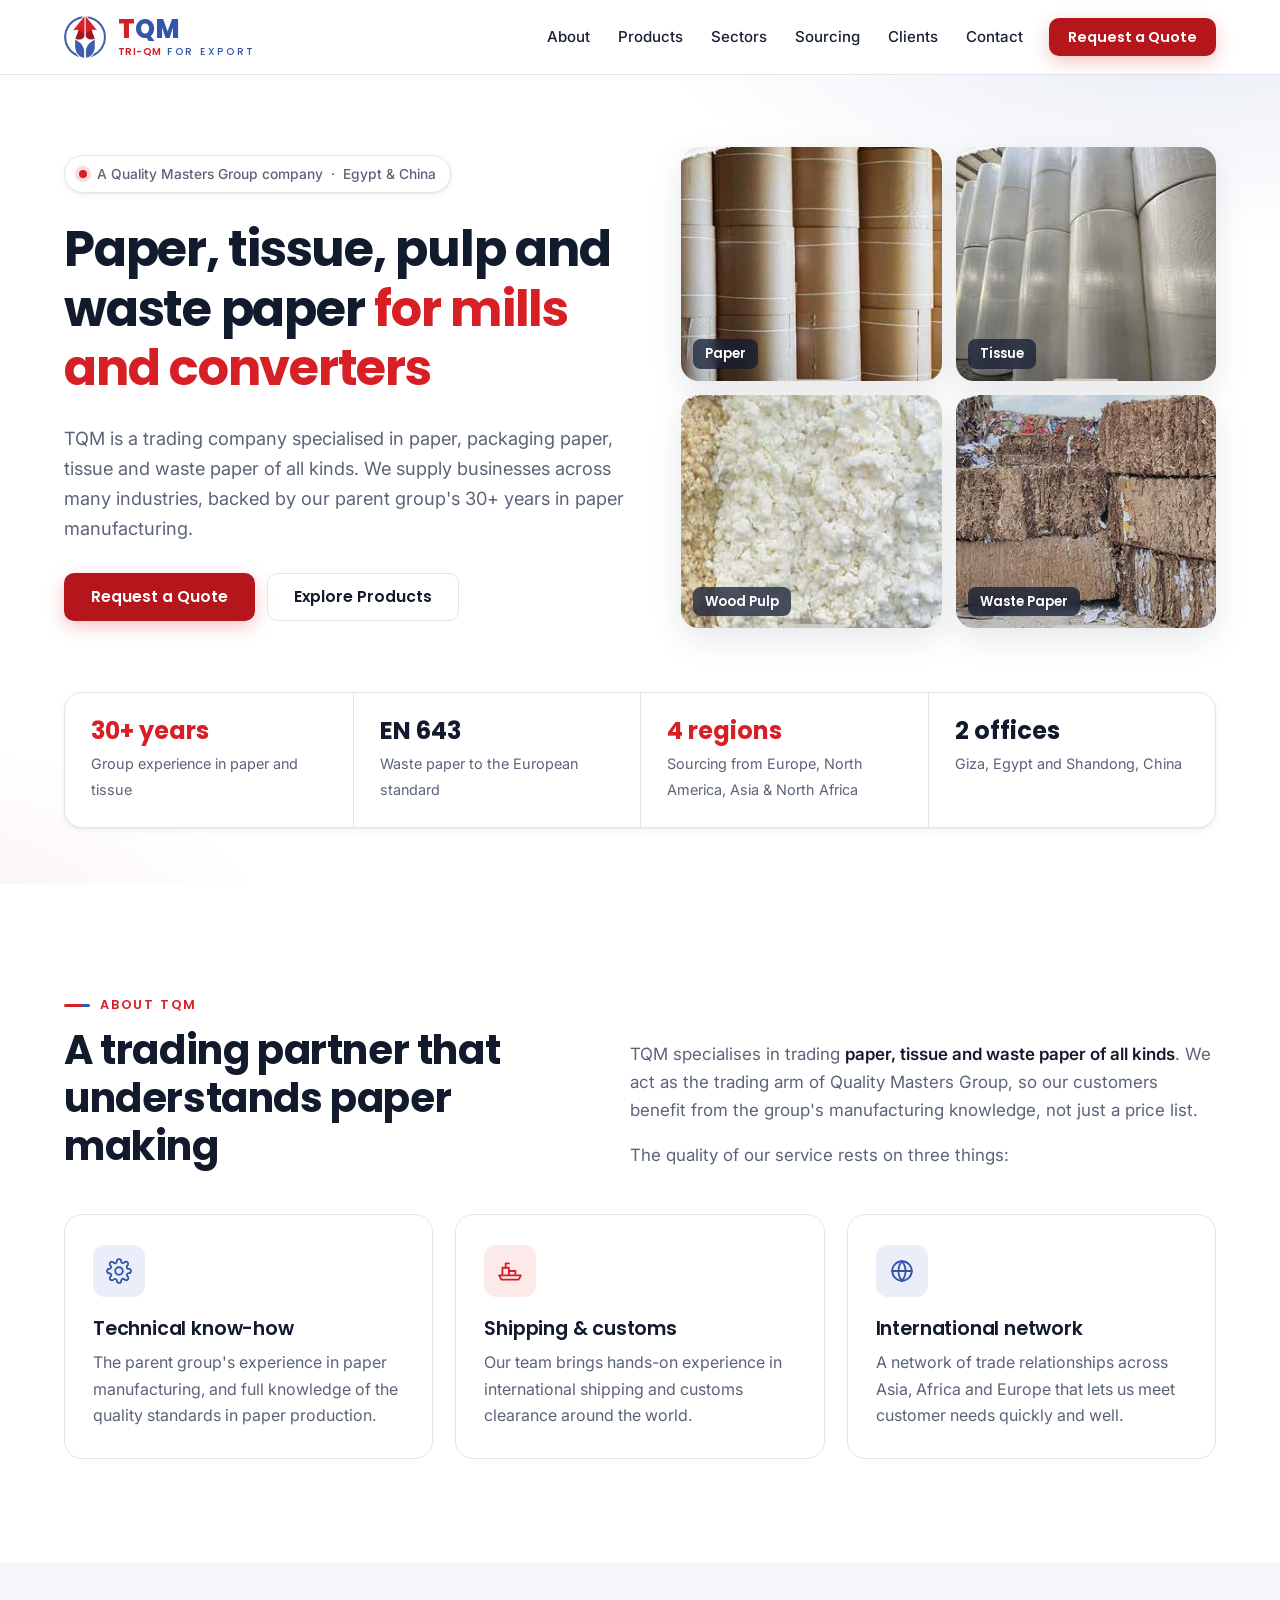
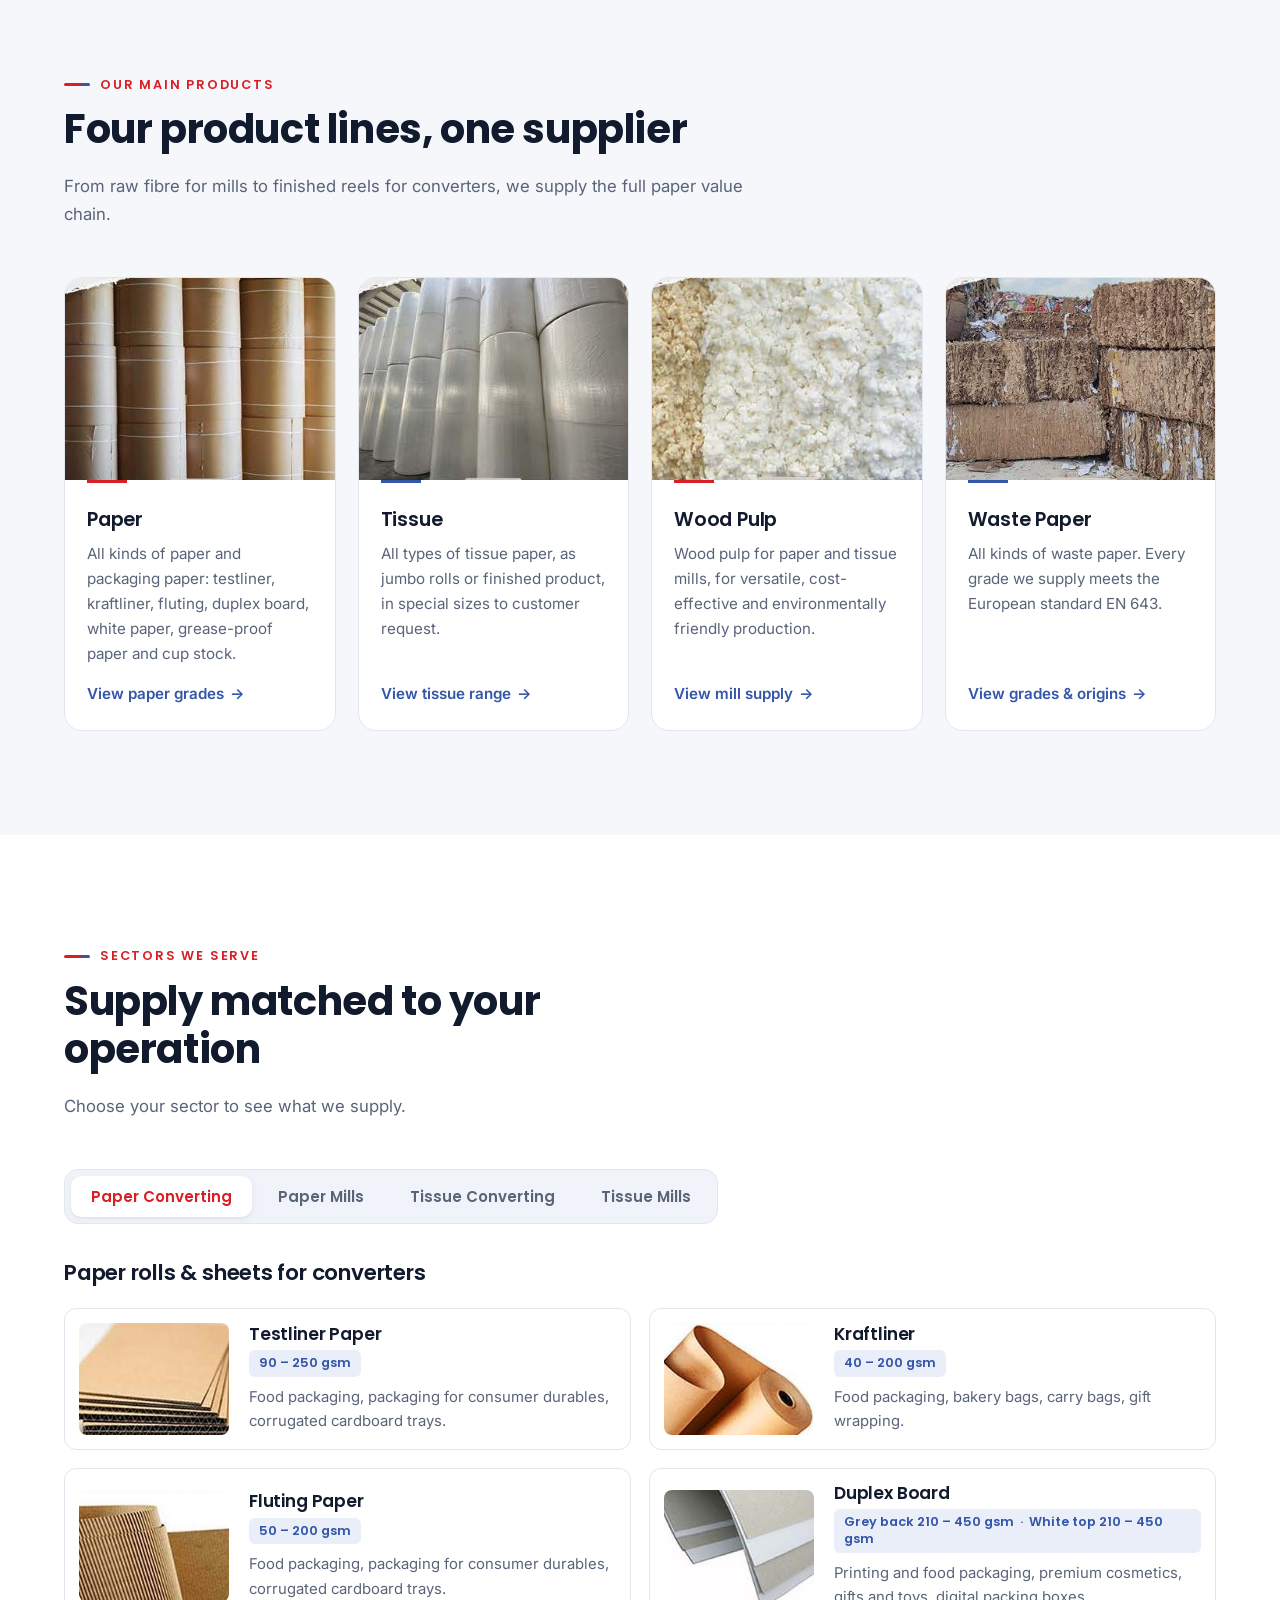
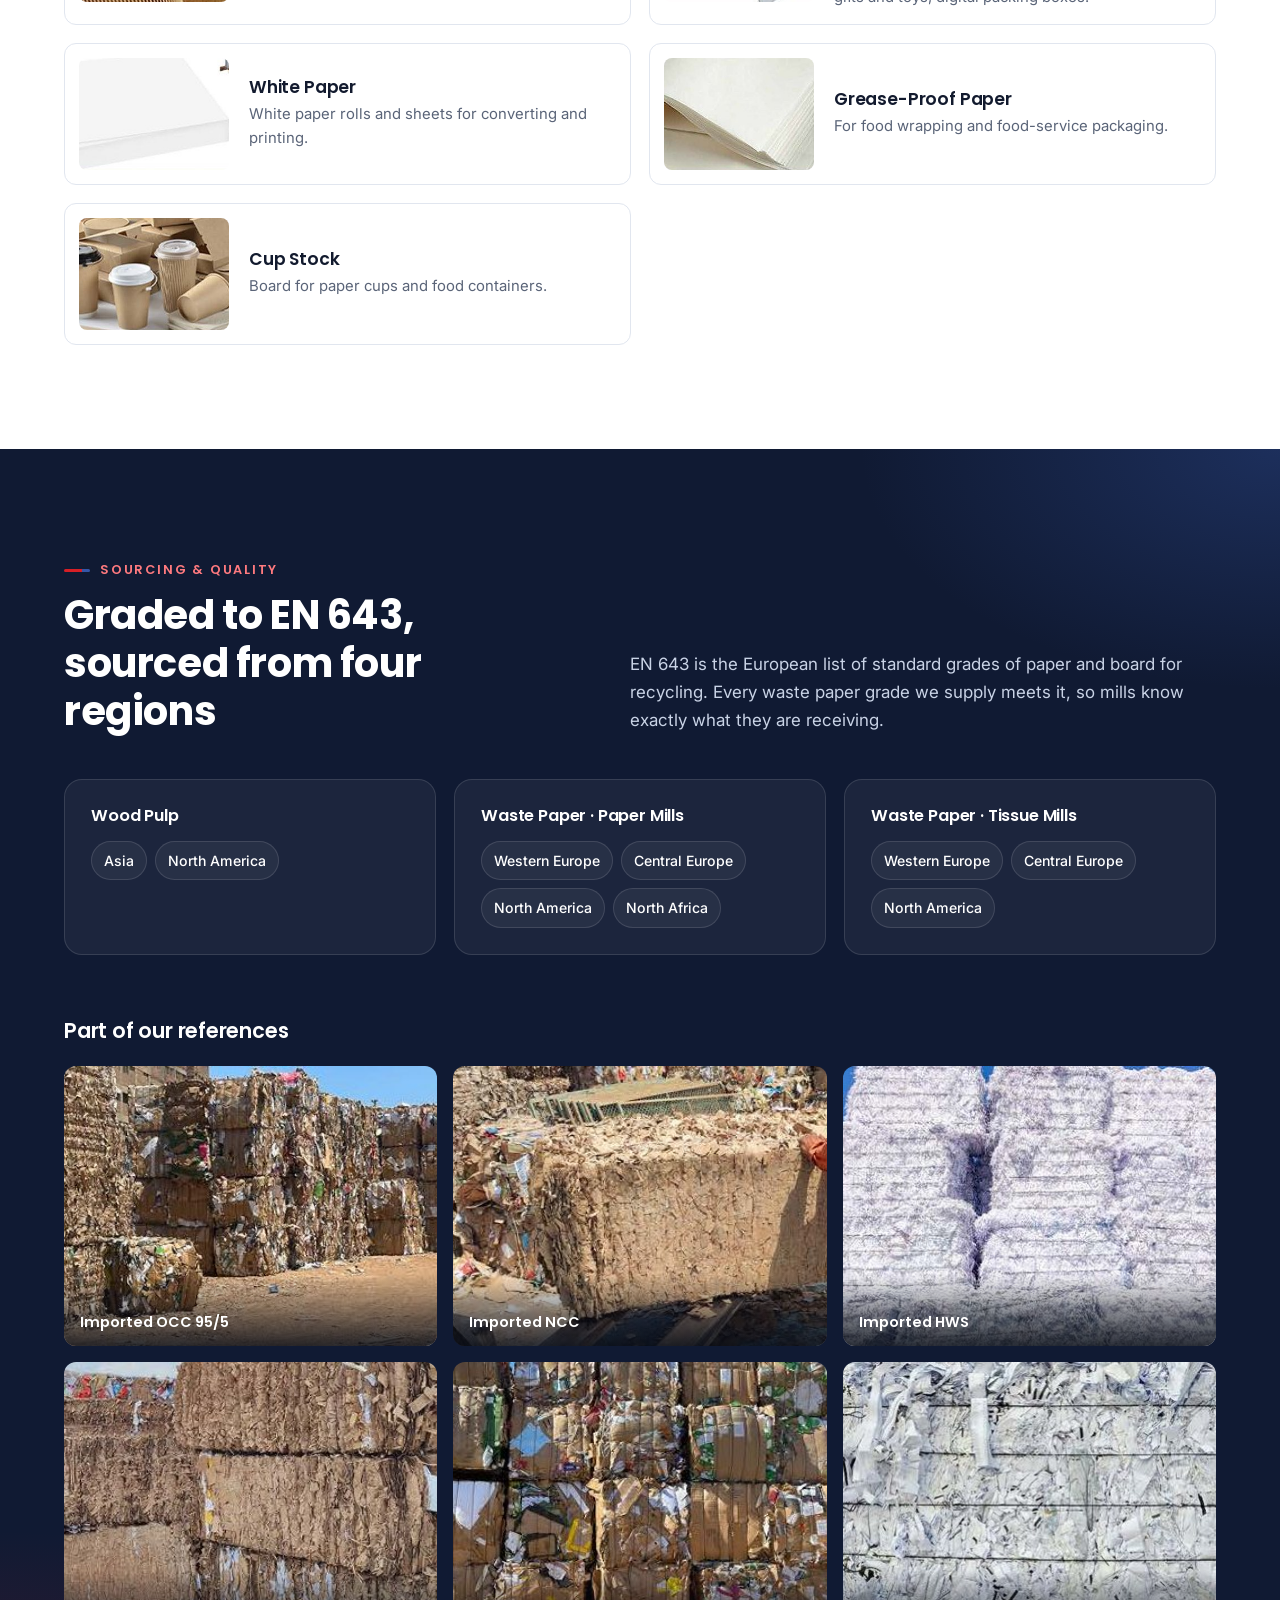
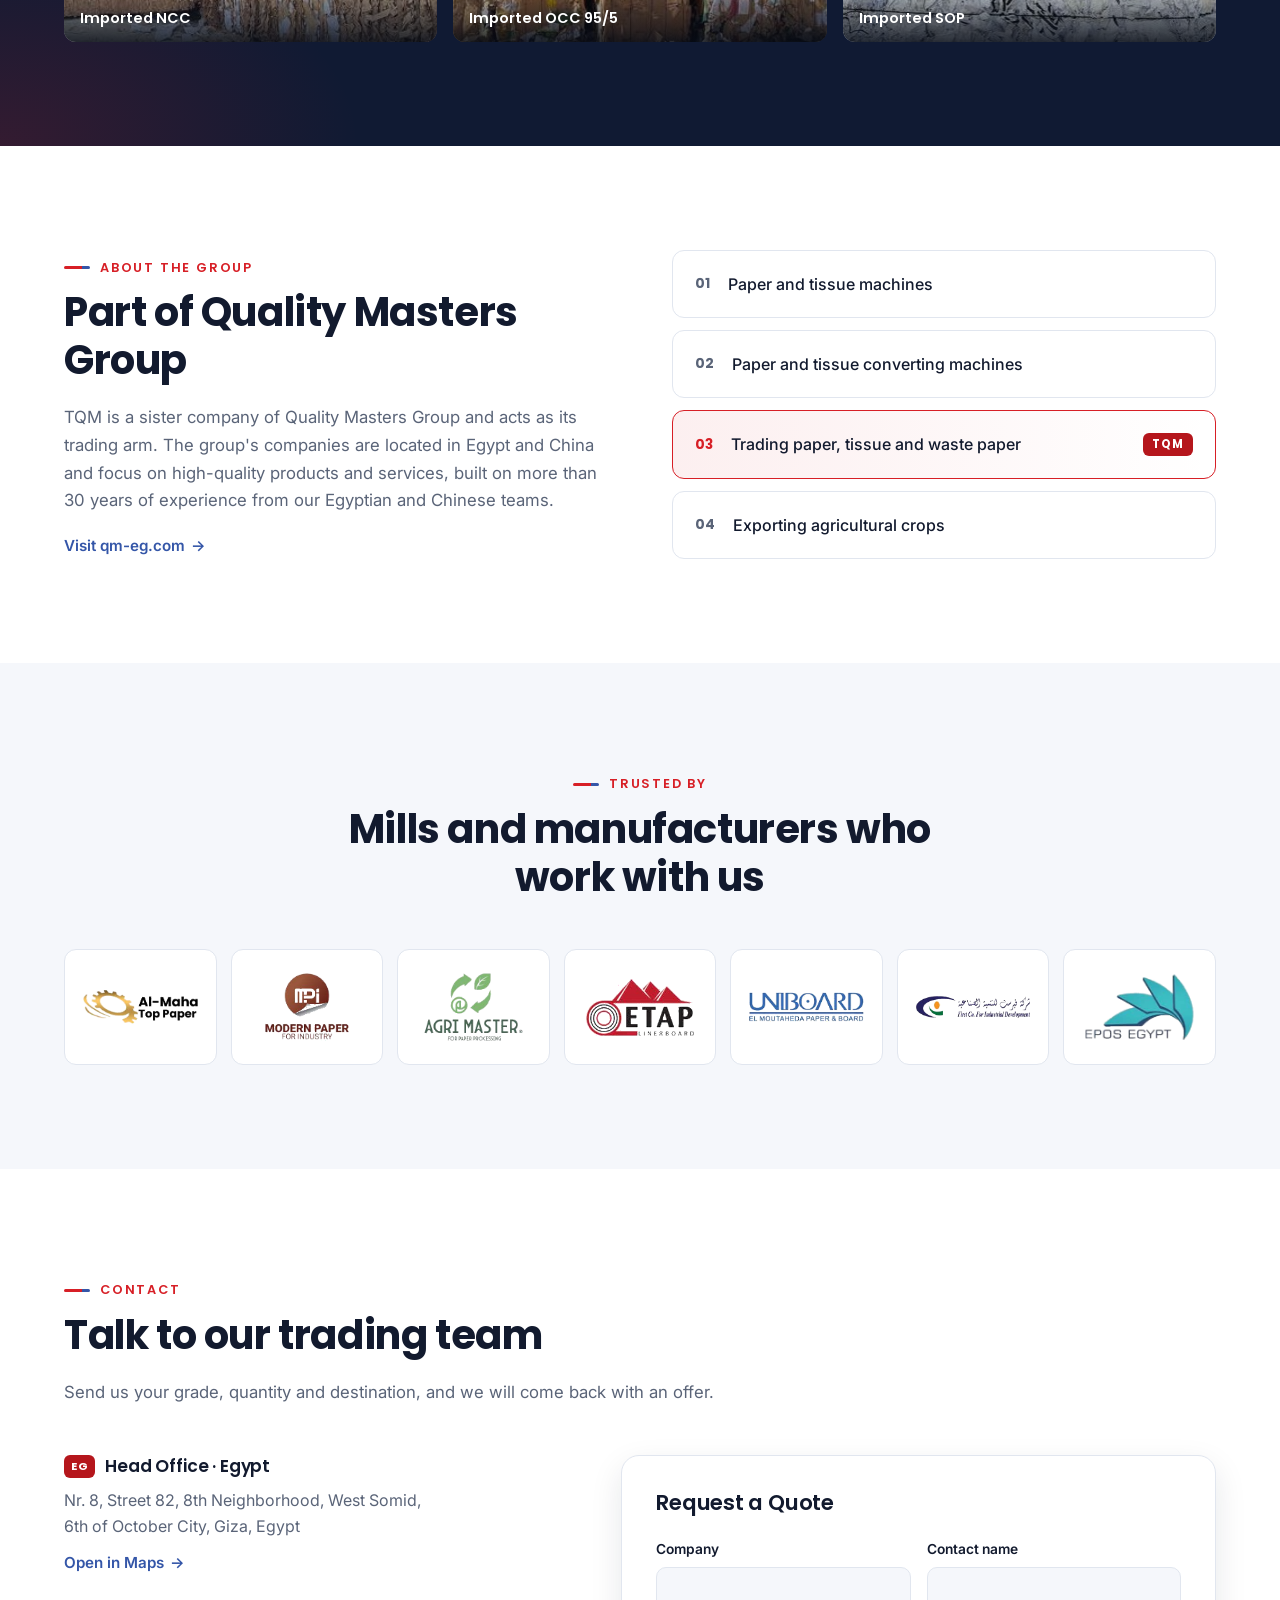
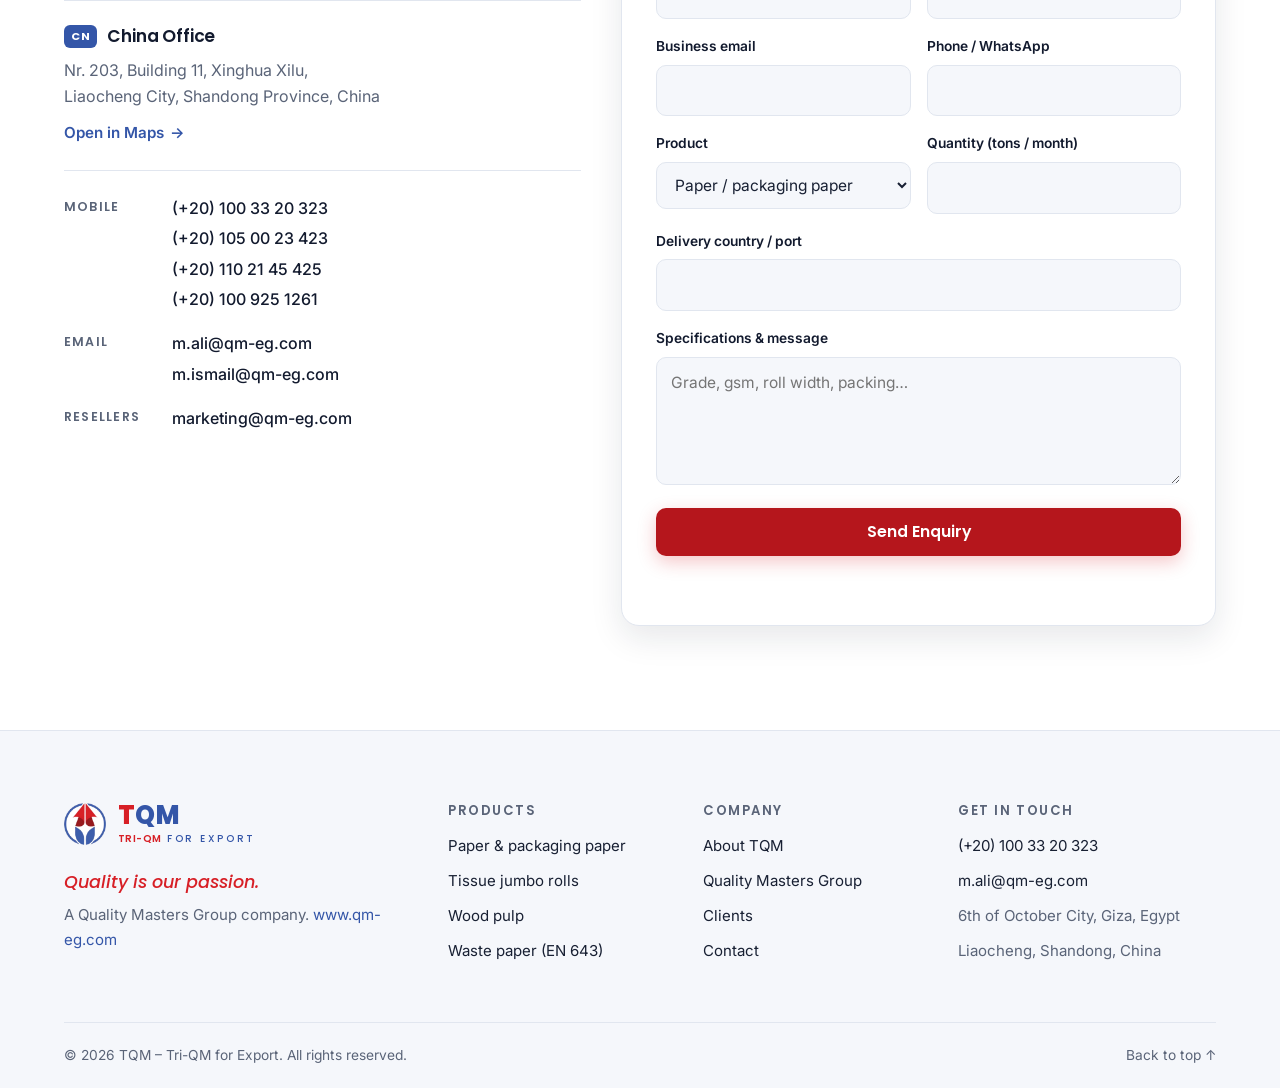
==== index.html @ 80c4deb4 "Add TQM – Tri-QM for Export company website Single-page static site built from the TQM company profi" ====
<!doctype html>
<html lang="en" class="no-js">
<head>
  <meta charset="utf-8">
  <meta name="viewport" content="width=device-width, initial-scale=1">
  <title>TQM – Tri-QM for Export | Paper, Tissue, Wood Pulp &amp; Waste Paper Supply</title>
  <meta name="description" content="TQM (Tri-QM for Export), a Quality Masters Group company, supplies paper, packaging paper, tissue jumbo rolls, wood pulp and EN 643 waste paper to mills and converters. Offices in Egypt and China.">
  <meta name="color-scheme" content="light dark">
  <meta name="theme-color" content="#ffffff" media="(prefers-color-scheme: light)">
  <meta name="theme-color" content="#0b111d" media="(prefers-color-scheme: dark)">
  <link rel="canonical" href="https://www.tqm-eg.com/">

  <meta property="og:type" content="website">
  <meta property="og:title" content="TQM – Tri-QM for Export">
  <meta property="og:description" content="Paper, packaging paper, tissue, wood pulp and waste paper supply for mills and converters. A Quality Masters Group company.">
  <meta property="og:url" content="https://www.tqm-eg.com/">
  <meta property="og:image" content="https://www.tqm-eg.com/assets/img/products/prod-paper.jpg">

  <link rel="icon" href="assets/img/brand/favicon.png" type="image/png">
  <link rel="apple-touch-icon" href="assets/img/brand/apple-touch-icon.png">

  <link rel="preconnect" href="https://fonts.googleapis.com">
  <link rel="preconnect" href="https://fonts.gstatic.com" crossorigin>
  <link href="https://fonts.googleapis.com/css2?family=Inter:wght@400;500;600&family=Poppins:wght@500;600;700;800&display=swap" rel="stylesheet">
  <link rel="stylesheet" href="assets/css/style.css">

  <script type="application/ld+json">
  {
    "@context": "https://schema.org",
    "@type": "Organization",
    "name": "TQM – Tri-QM for Export",
    "url": "https://www.tqm-eg.com/",
    "logo": "https://www.tqm-eg.com/assets/img/brand/tqm-mark.png",
    "slogan": "Quality is our passion",
    "parentOrganization": { "@type": "Organization", "name": "Quality Masters Group", "url": "https://www.qm-eg.com/" },
    "email": "m.ali@qm-eg.com",
    "telephone": "+201003320323",
    "address": [
      { "@type": "PostalAddress", "streetAddress": "Nr. 8, Street 82, 8th Neighborhood, West Somid", "addressLocality": "6th of October City", "addressRegion": "Giza", "addressCountry": "EG" },
      { "@type": "PostalAddress", "streetAddress": "Nr. 203, Building 11, Xinghua Xilu", "addressLocality": "Liaocheng", "addressRegion": "Shandong", "addressCountry": "CN" }
    ]
  }
  </script>
</head>
<body>
  <a class="skip-link" href="#main">Skip to content</a>

  <!-- ===================== Header ===================== -->
  <header class="site-header">
    <div class="container header-inner">
      <a href="#top" class="brand" aria-label="TQM – Tri-QM for Export, home">
        <img src="assets/img/brand/tqm-mark.png" alt="" width="42" height="42">
        <span class="wordmark">
          <span class="wm-logo"><span class="wm-t">T</span><span class="wm-q">Q</span><span class="wm-m">M</span></span>
          <span class="wm-sub"><b>Tri-QM</b> for Export</span>
        </span>
      </a>

      <nav class="site-nav" id="site-nav" aria-label="Main">
        <a href="#about">About</a>
        <a href="#products">Products</a>
        <a href="#sectors">Sectors</a>
        <a href="#sourcing">Sourcing</a>
        <a href="#clients">Clients</a>
        <a href="#contact">Contact</a>
        <a href="#enquiry" class="btn btn-primary btn-sm nav-cta">Request a Quote</a>
      </nav>

      <button class="nav-toggle" type="button" aria-label="Open menu" aria-expanded="false" aria-controls="site-nav">
        <span></span><span></span><span></span>
      </button>
    </div>
  </header>

  <main id="main">
    <!-- ===================== Hero ===================== -->
    <section class="hero" id="top">
      <div class="container hero-inner">
        <div class="hero-copy">
          <p class="eyebrow"><span class="dot"></span>A Quality Masters Group company &nbsp;·&nbsp; Egypt &amp; China</p>
          <h1>Paper, tissue, pulp and waste paper <span class="accent">for mills and converters</span></h1>
          <p class="lead">
            TQM is a trading company specialised in paper, packaging paper, tissue and waste paper of all kinds.
            We supply businesses across many industries, backed by our parent group's 30+ years in paper manufacturing.
          </p>
          <div class="hero-actions">
            <a href="#enquiry" class="btn btn-primary">Request a Quote</a>
            <a href="#products" class="btn btn-ghost">Explore Products</a>
          </div>
        </div>

        <div class="hero-mosaic" aria-label="Product range">
          <figure class="m-a"><img src="assets/img/products/prod-paper.jpg" alt="Kraft paper reels in a warehouse" width="370" height="255"><figcaption>Paper</figcaption></figure>
          <figure class="m-b"><img src="assets/img/products/prod-tissue.jpg" alt="Wrapped tissue jumbo rolls" width="365" height="255"><figcaption>Tissue</figcaption></figure>
          <figure class="m-c"><img src="assets/img/products/prod-pulp.jpg" alt="Wood pulp fibres" width="363" height="249"><figcaption>Wood Pulp</figcaption></figure>
          <figure class="m-d"><img src="assets/img/products/prod-waste.jpg" alt="Baled waste paper" width="372" height="252"><figcaption>Waste Paper</figcaption></figure>
        </div>
      </div>

      <div class="container">
        <ul class="facts">
          <li><strong>30+ years</strong><span>Group experience in paper and tissue</span></li>
          <li><strong>EN 643</strong><span>Waste paper to the European standard</span></li>
          <li><strong>4 regions</strong><span>Sourcing from Europe, North America, Asia &amp; North Africa</span></li>
          <li><strong>2 offices</strong><span>Giza, Egypt and Shandong, China</span></li>
        </ul>
      </div>
    </section>

    <!-- ===================== About ===================== -->
    <section class="section" id="about">
      <div class="container">
        <div class="split">
          <div>
            <p class="kicker">About TQM</p>
            <h2>A trading partner that understands paper making</h2>
          </div>
          <div class="prose">
            <p>
              TQM specialises in trading <strong>paper, tissue and waste paper of all kinds</strong>. We act as the trading arm
              of Quality Masters Group, so our customers benefit from the group's manufacturing knowledge, not just
              a price list.
            </p>
            <p>The quality of our service rests on three things:</p>
          </div>
        </div>

        <div class="pillars">
          <article class="pillar">
            <div class="pillar-icon" aria-hidden="true">
              <svg viewBox="0 0 24 24"><path d="M12 15.5a3.5 3.5 0 1 0 0-7 3.5 3.5 0 0 0 0 7Z"/><path d="M19.4 15a1.7 1.7 0 0 0 .3 1.8l.1.1a2 2 0 1 1-2.8 2.8l-.1-.1a1.7 1.7 0 0 0-1.8-.3 1.7 1.7 0 0 0-1 1.5V21a2 2 0 1 1-4 0v-.1a1.7 1.7 0 0 0-1.1-1.5 1.7 1.7 0 0 0-1.8.3l-.1.1a2 2 0 1 1-2.8-2.8l.1-.1a1.7 1.7 0 0 0 .3-1.8 1.7 1.7 0 0 0-1.5-1H3a2 2 0 1 1 0-4h.1a1.7 1.7 0 0 0 1.5-1.1 1.7 1.7 0 0 0-.3-1.8l-.1-.1a2 2 0 1 1 2.8-2.8l.1.1a1.7 1.7 0 0 0 1.8.3H9a1.7 1.7 0 0 0 1-1.5V3a2 2 0 1 1 4 0v.1a1.7 1.7 0 0 0 1 1.5 1.7 1.7 0 0 0 1.8-.3l.1-.1a2 2 0 1 1 2.8 2.8l-.1.1a1.7 1.7 0 0 0-.3 1.8V9a1.7 1.7 0 0 0 1.5 1H21a2 2 0 1 1 0 4h-.1a1.7 1.7 0 0 0-1.5 1Z"/></svg>
            </div>
            <h3>Technical know-how</h3>
            <p>The parent group's experience in paper manufacturing, and full knowledge of the quality standards in paper production.</p>
          </article>
          <article class="pillar">
            <div class="pillar-icon" aria-hidden="true">
              <svg viewBox="0 0 24 24"><path d="M2 16h20l-2 4H4l-2-4Z"/><path d="M5 16V9h6v7"/><path d="M11 12h6v4"/><path d="M8 9V5h3"/></svg>
            </div>
            <h3>Shipping &amp; customs</h3>
            <p>Our team brings hands-on experience in international shipping and customs clearance around the world.</p>
          </article>
          <article class="pillar">
            <div class="pillar-icon" aria-hidden="true">
              <svg viewBox="0 0 24 24"><circle cx="12" cy="12" r="9"/><path d="M3 12h18"/><path d="M12 3a14 14 0 0 1 0 18"/><path d="M12 3a14 14 0 0 0 0 18"/></svg>
            </div>
            <h3>International network</h3>
            <p>A network of trade relationships across Asia, Africa and Europe that lets us meet customer needs quickly and well.</p>
          </article>
        </div>
      </div>
    </section>

    <!-- ===================== Products ===================== -->
    <section class="section section-tint" id="products">
      <div class="container">
        <div class="section-head">
          <p class="kicker">Our Main Products</p>
          <h2>Four product lines, one supplier</h2>
          <p>From raw fibre for mills to finished reels for converters, we supply the full paper value chain.</p>
        </div>

        <div class="product-grid">
          <article class="product">
            <img src="assets/img/products/prod-paper.jpg" alt="Kraft paper reels" loading="lazy" width="370" height="255">
            <div class="product-body">
              <h3>Paper</h3>
              <p>All kinds of paper and packaging paper: testliner, kraftliner, fluting, duplex board, white paper, grease-proof paper and cup stock.</p>
              <a href="#sectors" class="link-arrow" data-tab="paper-conv">View paper grades</a>
            </div>
          </article>
          <article class="product">
            <img src="assets/img/products/prod-tissue.jpg" alt="Tissue jumbo rolls" loading="lazy" width="365" height="255">
            <div class="product-body">
              <h3>Tissue</h3>
              <p>All types of tissue paper, as jumbo rolls or finished product, in special sizes to customer request.</p>
              <a href="#sectors" class="link-arrow" data-tab="tissue-conv">View tissue range</a>
            </div>
          </article>
          <article class="product">
            <img src="assets/img/products/prod-pulp.jpg" alt="Wood pulp" loading="lazy" width="363" height="249">
            <div class="product-body">
              <h3>Wood Pulp</h3>
              <p>Wood pulp for paper and tissue mills, for versatile, cost-effective and environmentally friendly production.</p>
              <a href="#sectors" class="link-arrow" data-tab="paper-mills">View mill supply</a>
            </div>
          </article>
          <article class="product">
            <img src="assets/img/products/prod-waste.jpg" alt="Baled waste paper" loading="lazy" width="372" height="252">
            <div class="product-body">
              <h3>Waste Paper</h3>
              <p>All kinds of waste paper. Every grade we supply meets the European standard EN 643.</p>
              <a href="#sourcing" class="link-arrow">View grades &amp; origins</a>
            </div>
          </article>
        </div>
      </div>
    </section>

    <!-- ===================== Sectors ===================== -->
    <section class="section" id="sectors">
      <div class="container">
        <div class="section-head">
          <p class="kicker">Sectors We Serve</p>
          <h2>Supply matched to your operation</h2>
          <p>Choose your sector to see what we supply.</p>
        </div>

        <div class="tabs" role="tablist" aria-label="Sectors">
          <button role="tab" id="tab-paper-conv" aria-controls="panel-paper-conv" aria-selected="true">Paper Converting</button>
          <button role="tab" id="tab-paper-mills" aria-controls="panel-paper-mills" aria-selected="false" tabindex="-1">Paper Mills</button>
          <button role="tab" id="tab-tissue-conv" aria-controls="panel-tissue-conv" aria-selected="false" tabindex="-1">Tissue Converting</button>
          <button role="tab" id="tab-tissue-mills" aria-controls="panel-tissue-mills" aria-selected="false" tabindex="-1">Tissue Mills</button>
        </div>

        <!-- Paper converting -->
        <div class="tab-panel" role="tabpanel" id="panel-paper-conv" aria-labelledby="tab-paper-conv" tabindex="0">
          <h3 class="panel-title">Paper rolls &amp; sheets for converters</h3>
          <div class="grade-list">
            <article class="grade">
              <img src="assets/img/grades/testliner.jpg" alt="Testliner paper sheets" loading="lazy" width="272" height="156">
              <div>
                <h4>Testliner Paper</h4>
                <p class="spec">90 – 250 gsm</p>
                <p>Food packaging, packaging for consumer durables, corrugated cardboard trays.</p>
              </div>
            </article>
            <article class="grade">
              <img src="assets/img/grades/kraftliner.jpg" alt="Kraftliner paper roll" loading="lazy" width="242" height="142">
              <div>
                <h4>Kraftliner</h4>
                <p class="spec">40 – 200 gsm</p>
                <p>Food packaging, bakery bags, carry bags, gift wrapping.</p>
              </div>
            </article>
            <article class="grade">
              <img src="assets/img/grades/fluting.jpg" alt="Fluting paper" loading="lazy" width="251" height="143">
              <div>
                <h4>Fluting Paper</h4>
                <p class="spec">50 – 200 gsm</p>
                <p>Food packaging, packaging for consumer durables, corrugated cardboard trays.</p>
              </div>
            </article>
            <article class="grade">
              <img src="assets/img/grades/duplex.jpg" alt="Duplex board" loading="lazy" width="255" height="151">
              <div>
                <h4>Duplex Board</h4>
                <p class="spec">Grey back 210 – 450 gsm &nbsp;·&nbsp; White top 210 – 450 gsm</p>
                <p>Printing and food packaging, premium cosmetics, gifts and toys, digital packing boxes.</p>
              </div>
            </article>
            <article class="grade">
              <img src="assets/img/grades/white.jpg" alt="White paper" loading="lazy" width="446" height="200">
              <div>
                <h4>White Paper</h4>
                <p>White paper rolls and sheets for converting and printing.</p>
              </div>
            </article>
            <article class="grade">
              <img src="assets/img/grades/greaseproof.jpg" alt="Grease-proof paper" loading="lazy" width="449" height="200">
              <div>
                <h4>Grease-Proof Paper</h4>
                <p>For food wrapping and food-service packaging.</p>
              </div>
            </article>
            <article class="grade">
              <img src="assets/img/grades/cupstock.jpg" alt="Paper cups and food boxes made from cup stock" loading="lazy" width="446" height="200">
              <div>
                <h4>Cup Stock</h4>
                <p>Board for paper cups and food containers.</p>
              </div>
            </article>
          </div>
        </div>

        <!-- Paper mills -->
        <div class="tab-panel" role="tabpanel" id="panel-paper-mills" aria-labelledby="tab-paper-mills" tabindex="0" hidden>
          <h3 class="panel-title">Raw materials for paper mills</h3>
          <div class="mill-grid">
            <article class="mill">
              <img src="assets/img/products/pm-pulp.jpg" alt="Wood pulp for paper mills" loading="lazy" width="580" height="257">
              <div class="mill-body">
                <h4>Wood Pulp</h4>
                <p>Modern wood pulp production is highly efficient, reducing costs and waste. Wood pulp lets mills produce versatile, cost-effective and environmentally friendly products for a wide range of needs.</p>
                <p class="origin"><span>Origin</span>Asia &amp; North America</p>
              </div>
            </article>
            <article class="mill">
              <img src="assets/img/products/pm-waste.jpg" alt="Baled brown waste paper for paper mills" loading="lazy" width="580" height="257">
              <div class="mill-body">
                <h4>Waste Paper</h4>
                <p>All kinds of waste paper for packaging-paper mills. All our products meet the European standard EN 643.</p>
                <p class="origin"><span>Origin</span>Western &amp; Central Europe, North America, North Africa</p>
              </div>
            </article>
          </div>
        </div>

        <!-- Tissue converting -->
        <div class="tab-panel" role="tabpanel" id="panel-tissue-conv" aria-labelledby="tab-tissue-conv" tabindex="0" hidden>
          <h3 class="panel-title">Tissue jumbo rolls for converters</h3>
          <p class="panel-intro">All types of tissue paper, as jumbo rolls or finished product, in special sizes to customer request.</p>
          <div class="tissue-grid">
            <article class="tissue">
              <img src="assets/img/products/t-virgin.jpg" alt="100% virgin pulp tissue jumbo rolls" loading="lazy" width="464" height="204">
              <h4>100% Virgin Jumbo Rolls</h4>
              <p>Made entirely from virgin pulp.</p>
            </article>
            <article class="tissue">
              <img src="assets/img/products/t-partial.jpg" alt="Partially recycled tissue jumbo rolls" loading="lazy" width="464" height="204">
              <h4>Partially Recycled Jumbo Rolls</h4>
              <p>A blend of virgin and recycled fibre.</p>
            </article>
            <article class="tissue">
              <img src="assets/img/products/t-recycled.jpg" alt="Recycled tissue jumbo rolls" loading="lazy" width="464" height="204">
              <h4>Recycled Jumbo Rolls</h4>
              <p>Made from recycled fibre.</p>
            </article>
          </div>
        </div>

        <!-- Tissue mills -->
        <div class="tab-panel" role="tabpanel" id="panel-tissue-mills" aria-labelledby="tab-tissue-mills" tabindex="0" hidden>
          <h3 class="panel-title">Raw materials for tissue mills</h3>
          <div class="mill-grid">
            <article class="mill">
              <img src="assets/img/products/tm-pulp.jpg" alt="Wood pulp for tissue mills" loading="lazy" width="560" height="250">
              <div class="mill-body">
                <h4>Wood Pulp</h4>
                <p>Efficient, cost-effective fibre for tissue production, from established pulp producers.</p>
                <p class="origin"><span>Origin</span>Asia &amp; North America</p>
              </div>
            </article>
            <article class="mill">
              <img src="assets/img/products/tm-waste.jpg" alt="Baled white waste paper for tissue mills" loading="lazy" width="560" height="250">
              <div class="mill-body">
                <h4>Waste Paper</h4>
                <p>White waste paper grades for tissue making. All our products meet the EN 643 standard.</p>
                <p class="origin"><span>Origin</span>Western &amp; Central Europe, North America</p>
              </div>
            </article>
          </div>
        </div>
      </div>
    </section>

    <!-- ===================== Sourcing & References ===================== -->
    <section class="section section-dark" id="sourcing">
      <div class="container">
        <div class="split">
          <div>
            <p class="kicker">Sourcing &amp; Quality</p>
            <h2>Graded to EN 643, sourced from four regions</h2>
          </div>
          <div class="prose">
            <p>
              EN 643 is the European list of standard grades of paper and board for recycling. Every waste paper grade
              we supply meets it, so mills know exactly what they are receiving.
            </p>
          </div>
        </div>

        <div class="origins">
          <div class="origin-card">
            <h3>Wood Pulp</h3>
            <ul><li>Asia</li><li>North America</li></ul>
          </div>
          <div class="origin-card">
            <h3>Waste Paper · Paper Mills</h3>
            <ul><li>Western Europe</li><li>Central Europe</li><li>North America</li><li>North Africa</li></ul>
          </div>
          <div class="origin-card">
            <h3>Waste Paper · Tissue Mills</h3>
            <ul><li>Western Europe</li><li>Central Europe</li><li>North America</li></ul>
          </div>
        </div>

        <h3 class="sub-head">Part of our references</h3>
        <div class="gallery">
          <figure><img src="assets/img/references/occ1.jpg" alt="Imported OCC 95/5 bales in a yard" loading="lazy" width="436" height="243"><figcaption>Imported OCC 95/5</figcaption></figure>
          <figure><img src="assets/img/references/ncc1.jpg" alt="Imported NCC bale being handled" loading="lazy" width="436" height="238"><figcaption>Imported NCC</figcaption></figure>
          <figure><img src="assets/img/references/hws.jpg" alt="Imported hard white shavings bales" loading="lazy" width="442" height="284"><figcaption>Imported HWS</figcaption></figure>
          <figure><img src="assets/img/references/ncc2.jpg" alt="Imported NCC bales stacked" loading="lazy" width="436" height="246"><figcaption>Imported NCC</figcaption></figure>
          <figure><img src="assets/img/references/occ2.jpg" alt="Imported OCC 95/5 bales stacked" loading="lazy" width="436" height="248"><figcaption>Imported OCC 95/5</figcaption></figure>
          <figure><img src="assets/img/references/sop.jpg" alt="Imported sorted office paper bale" loading="lazy" width="442" height="279"><figcaption>Imported SOP</figcaption></figure>
        </div>
      </div>
    </section>

    <!-- ===================== Group ===================== -->
    <section class="section" id="group">
      <div class="container group">
        <div class="group-copy">
          <p class="kicker">About the Group</p>
          <h2>Part of Quality Masters Group</h2>
          <p>
            TQM is a sister company of Quality Masters Group and acts as its trading arm. The group's companies are located
            in Egypt and China and focus on high-quality products and services, built on more than 30 years of experience
            from our Egyptian and Chinese teams.
          </p>
          <a href="https://www.qm-eg.com" class="link-arrow" target="_blank" rel="noopener">Visit qm-eg.com</a>
        </div>
        <ul class="group-sectors">
          <li><span>01</span>Paper and tissue machines</li>
          <li><span>02</span>Paper and tissue converting machines</li>
          <li class="is-tqm"><span>03</span>Trading paper, tissue and waste paper <em>TQM</em></li>
          <li><span>04</span>Exporting agricultural crops</li>
        </ul>
      </div>
    </section>

    <!-- ===================== Clients ===================== -->
    <section class="section section-tint" id="clients">
      <div class="container">
        <div class="section-head center">
          <p class="kicker">Trusted By</p>
          <h2>Mills and manufacturers who work with us</h2>
        </div>
        <ul class="clients">
          <li><img src="assets/img/clients/almaha.png" alt="Al-Maha Top Paper" loading="lazy"></li>
          <li><img src="assets/img/clients/mpi.png" alt="Modern Paper for Industry" loading="lazy"></li>
          <li><img src="assets/img/clients/agrimaster.png" alt="Agri Master for Paper Processing" loading="lazy"></li>
          <li><img src="assets/img/clients/etap.png" alt="ETAP Linerboard" loading="lazy"></li>
          <li><img src="assets/img/clients/uniboard.png" alt="Uniboard – El Moutaheda Paper &amp; Board" loading="lazy"></li>
          <li><img src="assets/img/clients/firstco.png" alt="First Co. for Industrial Development" loading="lazy"></li>
          <li><img src="assets/img/clients/epos.png" alt="EPOS Egypt" loading="lazy"></li>
        </ul>
      </div>
    </section>

    <!-- ===================== Contact ===================== -->
    <section class="section" id="contact">
      <div class="container">
        <div class="section-head">
          <p class="kicker">Contact</p>
          <h2>Talk to our trading team</h2>
          <p>Send us your grade, quantity and destination, and we will come back with an offer.</p>
        </div>

        <div class="contact-grid">
          <div class="contact-info">
            <div class="office">
              <h3><span class="flag" aria-hidden="true">EG</span>Head Office · Egypt</h3>
              <address>Nr. 8, Street 82, 8th Neighborhood, West Somid,<br>6th of October City, Giza, Egypt</address>
              <a class="link-arrow" href="https://www.google.com/maps/search/?api=1&amp;query=West+Somid+6th+of+October+City+Giza+Egypt" target="_blank" rel="noopener">Open in Maps</a>
            </div>
            <div class="office">
              <h3><span class="flag" aria-hidden="true">CN</span>China Office</h3>
              <address>Nr. 203, Building 11, Xinghua Xilu,<br>Liaocheng City, Shandong Province, China</address>
              <a class="link-arrow" href="https://www.google.com/maps/search/?api=1&amp;query=Xinghua+Xilu+Liaocheng+Shandong+China" target="_blank" rel="noopener">Open in Maps</a>
            </div>

            <dl class="channels">
              <div>
                <dt>Mobile</dt>
                <dd>
                  <a href="tel:+201003320323">(+20) 100 33 20 323</a>
                  <a href="tel:+201050023423">(+20) 105 00 23 423</a>
                  <a href="tel:+201102145425">(+20) 110 21 45 425</a>
                  <a href="tel:+201009251261">(+20) 100 925 1261</a>
                </dd>
              </div>
              <div>
                <dt>Email</dt>
                <dd>
                  <a href="mailto:m.ali@qm-eg.com">m.ali@qm-eg.com</a>
                  <a href="mailto:m.ismail@qm-eg.com">m.ismail@qm-eg.com</a>
                </dd>
              </div>
              <div>
                <dt>Resellers</dt>
                <dd><a href="mailto:marketing@qm-eg.com">marketing@qm-eg.com</a></dd>
              </div>
            </dl>
          </div>

          <form class="enquiry" id="enquiry" novalidate>
            <h3>Request a Quote</h3>
            <div class="row">
              <div class="field">
                <label for="f-company">Company</label>
                <input id="f-company" name="company" autocomplete="organization" required>
              </div>
              <div class="field">
                <label for="f-name">Contact name</label>
                <input id="f-name" name="name" autocomplete="name" required>
              </div>
            </div>
            <div class="row">
              <div class="field">
                <label for="f-email">Business email</label>
                <input id="f-email" name="email" type="email" autocomplete="email" required>
              </div>
              <div class="field">
                <label for="f-phone">Phone / WhatsApp</label>
                <input id="f-phone" name="phone" type="tel" autocomplete="tel">
              </div>
            </div>
            <div class="row">
              <div class="field">
                <label for="f-product">Product</label>
                <select id="f-product" name="product">
                  <option>Paper / packaging paper</option>
                  <option>Tissue jumbo rolls</option>
                  <option>Wood pulp</option>
                  <option>Waste paper</option>
                  <option>Other</option>
                </select>
              </div>
              <div class="field">
                <label for="f-qty">Quantity (tons / month)</label>
                <input id="f-qty" name="quantity" inputmode="decimal">
              </div>
            </div>
            <div class="field">
              <label for="f-country">Delivery country / port</label>
              <input id="f-country" name="destination" autocomplete="country-name">
            </div>
            <div class="field">
              <label for="f-message">Specifications &amp; message</label>
              <textarea id="f-message" name="message" rows="4" placeholder="Grade, gsm, roll width, packing…" required></textarea>
            </div>
            <button type="submit" class="btn btn-primary btn-block">Send Enquiry</button>
            <p class="form-status" id="form-status" role="status" aria-live="polite"></p>
          </form>
        </div>
      </div>
    </section>
  </main>

  <!-- ===================== Footer ===================== -->
  <footer class="site-footer">
    <div class="container footer-inner">
      <div class="footer-brand">
        <a href="#top" class="brand">
          <img src="assets/img/brand/tqm-mark.png" alt="" width="42" height="42">
          <span class="wordmark">
            <span class="wm-logo"><span class="wm-t">T</span><span class="wm-q">Q</span><span class="wm-m">M</span></span>
            <span class="wm-sub"><b>Tri-QM</b> for Export</span>
          </span>
        </a>
        <p class="tagline">Quality is our passion.</p>
        <p>A Quality Masters Group company. <a href="https://www.qm-eg.com" target="_blank" rel="noopener">www.qm-eg.com</a></p>
      </div>
      <div>
        <h4>Products</h4>
        <ul>
          <li><a href="#products">Paper &amp; packaging paper</a></li>
          <li><a href="#products">Tissue jumbo rolls</a></li>
          <li><a href="#products">Wood pulp</a></li>
          <li><a href="#sourcing">Waste paper (EN 643)</a></li>
        </ul>
      </div>
      <div>
        <h4>Company</h4>
        <ul>
          <li><a href="#about">About TQM</a></li>
          <li><a href="#group">Quality Masters Group</a></li>
          <li><a href="#clients">Clients</a></li>
          <li><a href="#contact">Contact</a></li>
        </ul>
      </div>
      <div>
        <h4>Get in touch</h4>
        <ul>
          <li><a href="tel:+201003320323">(+20) 100 33 20 323</a></li>
          <li><a href="mailto:m.ali@qm-eg.com">m.ali@qm-eg.com</a></li>
          <li>6th of October City, Giza, Egypt</li>
          <li>Liaocheng, Shandong, China</li>
        </ul>
      </div>
    </div>
    <div class="container footer-bottom">
      <p>&copy; <span id="year">2026</span> TQM – Tri-QM for Export. All rights reserved.</p>
      <a href="#top" class="to-top">Back to top ↑</a>
    </div>
  </footer>

  <script src="assets/js/main.js"></script>
</body>
</html>
---- assets/css/style.css ----
/* ==========================================================
   TQM – Tri-QM for Export
   Light and dark themes follow the visitor's system setting.
   ========================================================== */

:root {
  --red: #d71f26;
  --red-strong: #b5161c;
  --blue: #3456a8;
  --blue-soft: #e9eef9;

  --bg: #ffffff;
  --bg-tint: #f5f7fb;
  --surface: #ffffff;
  --surface-2: #f0f3f9;
  --text: #182033;
  --text-muted: #5a6478;
  --heading: #121a2e;
  --line: #e1e6ef;
  --brand-q: var(--blue);
  --kicker: var(--red);
  --link: var(--blue);
  --focus: #3456a8;

  --dark-bg: #101a33;
  --dark-surface: rgba(255, 255, 255, 0.05);
  --dark-line: rgba(255, 255, 255, 0.12);
  --dark-text: #c9d3e6;

  --header-bg: rgba(255, 255, 255, 0.88);
  --shadow-sm: 0 1px 2px rgba(16, 26, 51, 0.06), 0 2px 8px rgba(16, 26, 51, 0.05);
  --shadow: 0 12px 32px rgba(16, 26, 51, 0.1);

  --radius: 12px;
  --radius-lg: 18px;
  --max: 1200px;
  --font-head: "Poppins", system-ui, sans-serif;
  --font-body: "Inter", system-ui, -apple-system, "Segoe UI", Roboto, sans-serif;

  color-scheme: light dark;
}

@media (prefers-color-scheme: dark) {
  :root {
    --red: #ef3b42;
    --red-strong: #d71f26;
    --blue: #7f9ee8;
    --blue-soft: rgba(127, 158, 232, 0.12);

    --bg: #0b111d;
    --bg-tint: #0f1726;
    --surface: #141d2e;
    --surface-2: #1a2438;
    --text: #d7deea;
    --text-muted: #96a2b8;
    --heading: #f3f6fb;
    --line: #243049;
    --brand-q: #8aa6ec;
    --kicker: #ff6b70;
    --link: #93adf0;
    --focus: #93adf0;

    --dark-bg: #070c16;
    --dark-surface: rgba(255, 255, 255, 0.04);
    --dark-line: rgba(255, 255, 255, 0.1);

    --header-bg: rgba(11, 17, 29, 0.85);
    --shadow-sm: 0 1px 2px rgba(0, 0, 0, 0.4);
    --shadow: 0 14px 34px rgba(0, 0, 0, 0.45);
  }
}

/* ---------- Base ---------- */
*, *::before, *::after { box-sizing: border-box; }
html { scroll-behavior: smooth; scroll-padding-top: 84px; -webkit-text-size-adjust: 100%; }
body {
  margin: 0;
  background: var(--bg);
  color: var(--text);
  font: 400 16px/1.65 var(--font-body);
  -webkit-font-smoothing: antialiased;
  overflow-x: hidden;
}
img { display: block; max-width: 100%; height: auto; }
a { color: var(--link); text-decoration: none; }
a:hover { text-decoration: underline; text-underline-offset: 3px; }
:focus-visible { outline: 2px solid var(--focus); outline-offset: 3px; border-radius: 4px; }

h1, h2, h3, h4 { font-family: var(--font-head); color: var(--heading); line-height: 1.2; margin: 0 0 0.5em; letter-spacing: -0.01em; }
h1 { font-size: clamp(2rem, 4vw, 3.1rem); font-weight: 700; letter-spacing: -0.025em; }
h2 { font-size: clamp(1.7rem, 3.2vw, 2.5rem); font-weight: 700; }
h3 { font-size: 1.2rem; font-weight: 600; }
h4 { font-size: 1.08rem; font-weight: 600; }
p { margin: 0 0 1em; }

.container { width: 100%; max-width: var(--max); margin: 0 auto; padding: 0 24px; }

.skip-link { position: absolute; left: -9999px; top: 8px; z-index: 100; background: var(--red); color: #fff; padding: 8px 14px; border-radius: 6px; }
.skip-link:focus { left: 12px; }

.kicker {
  display: inline-flex; align-items: center; gap: 10px;
  font: 600 0.8rem/1 var(--font-head);
  letter-spacing: 0.14em; text-transform: uppercase;
  color: var(--kicker); margin-bottom: 14px;
}
.kicker::before { content: ""; width: 26px; height: 3px; background: linear-gradient(90deg, var(--red) 70%, var(--blue) 70%); border-radius: 2px; }

/* ---------- Buttons ---------- */
.btn {
  display: inline-flex; align-items: center; justify-content: center; gap: 8px;
  font: 600 0.98rem/1 var(--font-head);
  padding: 15px 26px; border-radius: 10px;
  border: 1.5px solid transparent; cursor: pointer;
  transition: background-color .2s, border-color .2s, color .2s, transform .2s, box-shadow .2s;
}
.btn:hover { text-decoration: none; transform: translateY(-1px); }
.btn-primary { background: var(--red-strong); color: #fff; box-shadow: 0 6px 18px rgba(215, 31, 38, 0.25); }
.btn-primary:hover { background: var(--red); color: #fff; }
.btn-ghost { background: transparent; color: var(--heading); border-color: var(--line); }
.btn-ghost:hover { border-color: var(--heading); color: var(--heading); }
.btn-sm { padding: 11px 18px; font-size: 0.9rem; }
.btn-block { width: 100%; }

.link-arrow { font-weight: 600; font-size: 0.95rem; display: inline-flex; align-items: center; gap: 6px; }
.link-arrow::after { content: "→"; transition: transform .2s; }
.link-arrow:hover { text-decoration: none; }
.link-arrow:hover::after { transform: translateX(4px); }

/* ---------- Header ---------- */
.site-header {
  position: sticky; top: 0; z-index: 50;
  background: var(--header-bg);
  -webkit-backdrop-filter: saturate(160%) blur(12px);
  backdrop-filter: saturate(160%) blur(12px);
  border-bottom: 1px solid var(--line);
}
.header-inner { height: 74px; display: flex; align-items: center; justify-content: space-between; gap: 24px; }

.brand { display: inline-flex; align-items: center; gap: 12px; color: inherit; }
.brand:hover { text-decoration: none; }
.brand img { width: 42px; height: 42px; flex: none; }
.wordmark { display: flex; flex-direction: column; line-height: 1; }
.wm-logo { font: 800 1.6rem/1 var(--font-head); letter-spacing: 0.01em; }
.wm-t { color: var(--red); }
.wm-q, .wm-m { color: var(--brand-q); }
.wm-sub { font: 500 0.62rem/1 var(--font-head); letter-spacing: 0.26em; text-transform: uppercase; color: var(--brand-q); margin-top: 5px; }
.wm-sub b { color: var(--red); font-weight: 600; letter-spacing: 0.04em; }

.site-nav { display: flex; align-items: center; gap: 4px; }
.site-nav a:not(.btn) { color: var(--text); font-weight: 500; font-size: 0.94rem; padding: 8px 12px; border-radius: 8px; }
.site-nav a:not(.btn):hover { background: var(--surface-2); text-decoration: none; }
.site-nav a.active:not(.btn) { color: var(--red); }
.nav-cta { margin-left: 10px; }

.nav-toggle { display: none; width: 44px; height: 44px; border: 1px solid var(--line); border-radius: 10px; background: transparent; cursor: pointer; padding: 0; }
.nav-toggle span { display: block; width: 20px; height: 2px; margin: 4px auto; background: var(--heading); border-radius: 2px; transition: transform .25s, opacity .2s; }
.nav-toggle[aria-expanded="true"] span:nth-child(1) { transform: translateY(6px) rotate(45deg); }
.nav-toggle[aria-expanded="true"] span:nth-child(2) { opacity: 0; }
.nav-toggle[aria-expanded="true"] span:nth-child(3) { transform: translateY(-6px) rotate(-45deg); }

/* ---------- Hero ---------- */
.hero {
  position: relative;
  padding: 72px 0 56px;
  background:
    radial-gradient(900px 420px at 92% -10%, rgba(52, 86, 168, 0.12), transparent 60%),
    radial-gradient(700px 380px at -10% 110%, rgba(215, 31, 38, 0.08), transparent 60%),
    var(--bg);
  overflow: hidden;
}
.hero-inner { display: grid; grid-template-columns: 1.05fr 1fr; gap: 56px; align-items: center; }
.eyebrow { display: inline-flex; align-items: center; gap: 10px; font-size: 0.86rem; font-weight: 500; color: var(--text-muted); background: var(--surface); border: 1px solid var(--line); padding: 7px 14px; border-radius: 999px; margin-bottom: 26px; box-shadow: var(--shadow-sm); }
.eyebrow .dot { width: 8px; height: 8px; border-radius: 50%; background: var(--red); box-shadow: 0 0 0 4px rgba(215, 31, 38, 0.15); }
.hero h1 .accent { color: var(--red); }
.lead { font-size: 1.14rem; color: var(--text-muted); max-width: 560px; }
.hero-actions { display: flex; flex-wrap: wrap; gap: 12px; margin-top: 30px; }

.hero-mosaic { display: grid; grid-template-columns: 1fr 1fr; grid-template-rows: 1fr 1fr; gap: 14px; aspect-ratio: 1 / 0.9; }
.hero-mosaic figure { position: relative; margin: 0; border-radius: var(--radius-lg); overflow: hidden; box-shadow: var(--shadow); }
.hero-mosaic img { width: 100%; height: 100%; object-fit: cover; transition: transform .6s ease; }
.hero-mosaic figure:hover img { transform: scale(1.05); }
.hero-mosaic figcaption {
  position: absolute; left: 12px; bottom: 12px;
  font: 600 0.82rem/1 var(--font-head); color: #fff;
  background: rgba(16, 26, 51, 0.72); padding: 8px 12px; border-radius: 8px;
  -webkit-backdrop-filter: blur(6px); backdrop-filter: blur(6px);
}

.facts {
  list-style: none; margin: 64px 0 0; padding: 0;
  display: grid; grid-template-columns: repeat(4, 1fr);
  background: var(--surface); border: 1px solid var(--line); border-radius: var(--radius-lg); box-shadow: var(--shadow-sm);
}
.facts li { padding: 24px 26px; border-left: 1px solid var(--line); }
.facts li:first-child { border-left: 0; }
.facts strong { display: block; font: 700 1.5rem/1.2 var(--font-head); color: var(--heading); margin-bottom: 4px; }
.facts li:nth-child(odd) strong { color: var(--red); }
.facts span { font-size: 0.9rem; color: var(--text-muted); }

/* ---------- Sections ---------- */
.section { padding: 104px 0; }
.section-tint { background: var(--bg-tint); }
.section-head { max-width: 680px; margin-bottom: 48px; }
.section-head p:last-child { color: var(--text-muted); font-size: 1.05rem; }
.section-head.center { text-align: center; margin-left: auto; margin-right: auto; }
.section-head.center .kicker { justify-content: center; }

.split { display: grid; grid-template-columns: 1fr 1.15fr; gap: 56px; align-items: end; margin-bottom: 44px; }
.split h2 { margin: 0; }
.prose p { color: var(--text-muted); font-size: 1.06rem; }
.prose p:last-child { margin-bottom: 0; }
.prose strong { color: var(--heading); font-weight: 600; }

/* ---------- Pillars ---------- */
.pillars { display: grid; grid-template-columns: repeat(3, 1fr); gap: 22px; }
.pillar { background: var(--surface); border: 1px solid var(--line); border-radius: var(--radius-lg); padding: 30px 28px; transition: border-color .25s, box-shadow .25s, transform .25s; }
.pillar:hover { border-color: transparent; box-shadow: var(--shadow); transform: translateY(-3px); }
.pillar-icon { width: 52px; height: 52px; border-radius: 12px; display: grid; place-items: center; background: var(--blue-soft); margin-bottom: 20px; }
.pillar-icon svg { width: 26px; height: 26px; fill: none; stroke: var(--blue); stroke-width: 1.7; stroke-linecap: round; stroke-linejoin: round; }
.pillar:nth-child(2) .pillar-icon { background: rgba(215, 31, 38, 0.09); }
.pillar:nth-child(2) .pillar-icon svg { stroke: var(--red); }
.pillar p { color: var(--text-muted); margin: 0; }

/* ---------- Products ---------- */
.product-grid { display: grid; grid-template-columns: repeat(4, 1fr); gap: 22px; }
.product { background: var(--surface); border: 1px solid var(--line); border-radius: var(--radius-lg); overflow: hidden; display: flex; flex-direction: column; transition: box-shadow .25s, transform .25s; }
.product:hover { box-shadow: var(--shadow); transform: translateY(-4px); }
.product img { aspect-ratio: 4 / 3; width: 100%; object-fit: cover; }
.product-body { padding: 22px 22px 24px; display: flex; flex-direction: column; flex: 1; position: relative; }
.product-body::before { content: ""; position: absolute; top: 0; left: 22px; width: 40px; height: 3px; background: var(--red); }
.product:nth-child(even) .product-body::before { background: var(--blue); }
.product-body h3 { margin-top: 6px; }
.product-body p { color: var(--text-muted); font-size: 0.95rem; flex: 1; }

/* ---------- Tabs ---------- */
.tabs { display: inline-flex; flex-wrap: wrap; gap: 6px; padding: 6px; background: var(--surface-2); border: 1px solid var(--line); border-radius: 14px; margin-bottom: 36px; }
.tabs button {
  font: 600 0.94rem/1 var(--font-head); color: var(--text-muted);
  background: transparent; border: 0; border-radius: 10px; padding: 13px 20px; cursor: pointer;
  transition: background-color .2s, color .2s, box-shadow .2s;
}
.tabs button:hover { color: var(--heading); }
.tabs button[aria-selected="true"] { background: var(--surface); color: var(--red); box-shadow: var(--shadow-sm); }
.tab-panel { animation: fade .35s ease; }
.tab-panel:focus-visible { outline-offset: 8px; }
.no-js .tab-panel[hidden] { display: block; margin-top: 56px; }
.no-js .tabs { display: none; }
@keyframes fade { from { opacity: 0; transform: translateY(6px); } to { opacity: 1; transform: none; } }

.panel-title { font-size: 1.35rem; margin-bottom: 22px; }
.panel-intro { color: var(--text-muted); margin-top: -12px; margin-bottom: 24px; }

.grade-list { display: grid; grid-template-columns: repeat(2, 1fr); gap: 18px; }
.grade { display: grid; grid-template-columns: 150px 1fr; gap: 20px; align-items: center; background: var(--surface); border: 1px solid var(--line); border-radius: var(--radius); padding: 14px; }
.grade img { width: 150px; height: 112px; object-fit: cover; border-radius: 8px; background: #fff; }
.grade h4 { margin-bottom: 4px; }
.grade p { margin: 0; color: var(--text-muted); font-size: 0.93rem; }
.grade .spec { display: inline-block; margin: 2px 0 8px; font: 600 0.8rem/1.3 var(--font-head); color: var(--blue); background: var(--blue-soft); padding: 5px 10px; border-radius: 6px; }

.mill-grid { display: grid; grid-template-columns: 1fr 1fr; gap: 22px; }
.mill { background: var(--surface); border: 1px solid var(--line); border-radius: var(--radius-lg); overflow: hidden; }
.mill img { width: 100%; aspect-ratio: 16 / 8; object-fit: cover; }
.mill-body { padding: 24px 26px 26px; }
.mill-body p { color: var(--text-muted); }
.origin { display: flex; flex-wrap: wrap; align-items: center; gap: 10px; margin: 0; padding-top: 16px; border-top: 1px solid var(--line); color: var(--heading) !important; font-weight: 600; font-size: 0.95rem; }
.origin span { font: 600 0.72rem/1 var(--font-head); letter-spacing: 0.12em; text-transform: uppercase; color: #fff; background: var(--red-strong); padding: 6px 9px; border-radius: 6px; }

.tissue-grid { display: grid; grid-template-columns: repeat(3, 1fr); gap: 22px; }
.tissue { background: var(--surface); border: 1px solid var(--line); border-radius: var(--radius-lg); overflow: hidden; }
.tissue img { width: 100%; aspect-ratio: 16 / 9; object-fit: cover; }
.tissue h4 { margin: 20px 22px 4px; }
.tissue p { margin: 0 22px 22px; color: var(--text-muted); font-size: 0.95rem; }

/* ---------- Sourcing (always dark band) ---------- */
.section-dark { background: var(--dark-bg); color: var(--dark-text); position: relative; overflow: hidden; }
.section-dark::before { content: ""; position: absolute; inset: 0; background: radial-gradient(700px 400px at 100% 0%, rgba(52, 86, 168, 0.35), transparent 60%), radial-gradient(600px 360px at 0% 100%, rgba(215, 31, 38, 0.18), transparent 60%); pointer-events: none; }
.section-dark .container { position: relative; }
.section-dark h2, .section-dark h3 { color: #fff; }
.section-dark .kicker { color: #ff7a7f; }
.section-dark .prose p { color: var(--dark-text); }

.origins { display: grid; grid-template-columns: repeat(3, 1fr); gap: 18px; margin-bottom: 64px; }
.origin-card { background: var(--dark-surface); border: 1px solid var(--dark-line); border-radius: var(--radius-lg); padding: 26px; }
.origin-card h3 { font-size: 1.02rem; margin-bottom: 16px; }
.origin-card ul { list-style: none; margin: 0; padding: 0; display: flex; flex-wrap: wrap; gap: 8px; }
.origin-card li { font-size: 0.88rem; font-weight: 500; color: #fff; border: 1px solid var(--dark-line); background: rgba(255, 255, 255, 0.05); padding: 7px 12px; border-radius: 999px; }

.sub-head { font-size: 1.3rem; margin-bottom: 22px; }
.gallery { display: grid; grid-template-columns: repeat(3, 1fr); gap: 16px; }
.gallery figure { margin: 0; position: relative; border-radius: var(--radius); overflow: hidden; aspect-ratio: 4 / 3; }
.gallery img { width: 100%; height: 100%; object-fit: cover; transition: transform .6s ease; }
.gallery figure:hover img { transform: scale(1.05); }
.gallery figcaption { position: absolute; inset: auto 0 0 0; padding: 40px 16px 14px; font: 600 0.9rem/1.2 var(--font-head); color: #fff; background: linear-gradient(transparent, rgba(7, 12, 22, 0.85)); }

/* ---------- Group ---------- */
.group { display: grid; grid-template-columns: 1fr 1fr; gap: 64px; align-items: center; }
.group-copy p:not(.kicker) { color: var(--text-muted); font-size: 1.05rem; }
.group-sectors { list-style: none; margin: 0; padding: 0; display: grid; gap: 12px; }
.group-sectors li { display: flex; align-items: center; gap: 18px; padding: 20px 22px; background: var(--surface); border: 1px solid var(--line); border-radius: var(--radius); font-weight: 500; color: var(--heading); }
.group-sectors span { font: 700 0.85rem/1 var(--font-head); color: var(--text-muted); }
.group-sectors .is-tqm { border-color: var(--red); background: linear-gradient(90deg, rgba(215, 31, 38, 0.07), transparent); }
.group-sectors .is-tqm span { color: var(--red); }
.group-sectors em { margin-left: auto; font: 700 0.72rem/1 var(--font-head); font-style: normal; letter-spacing: 0.1em; color: #fff; background: var(--red-strong); padding: 6px 9px; border-radius: 6px; }

/* ---------- Clients ---------- */
.clients { list-style: none; margin: 0; padding: 0; display: grid; grid-template-columns: repeat(7, 1fr); gap: 14px; }
.clients li { background: #fff; border: 1px solid var(--line); border-radius: var(--radius); height: 116px; display: grid; place-items: center; padding: 14px; transition: box-shadow .25s, transform .25s; }
.clients li:hover { box-shadow: var(--shadow); transform: translateY(-2px); }
.clients img { max-height: 76px; max-width: 100%; width: auto; object-fit: contain; }

/* ---------- Contact ---------- */
.contact-grid { display: grid; grid-template-columns: 1fr 1.15fr; gap: 40px; align-items: start; }
.office { padding: 0 0 24px; margin-bottom: 24px; border-bottom: 1px solid var(--line); }
.office h3 { display: flex; align-items: center; gap: 10px; font-size: 1.08rem; }
.flag { font: 700 0.7rem/1 var(--font-head); letter-spacing: 0.06em; color: #fff; background: var(--blue); padding: 6px 7px; border-radius: 6px; }
.office:first-child .flag { background: var(--red-strong); }
.office address { font-style: normal; color: var(--text-muted); margin-bottom: 10px; }
.channels { margin: 0; display: grid; gap: 18px; }
.channels > div { display: grid; grid-template-columns: 96px 1fr; gap: 12px; }
.channels dt { font: 600 0.78rem/1.9 var(--font-head); letter-spacing: 0.1em; text-transform: uppercase; color: var(--text-muted); }
.channels dd { margin: 0; display: flex; flex-direction: column; gap: 4px; }
.channels a { color: var(--heading); font-weight: 500; }
.channels a:hover { color: var(--red); }

.enquiry { background: var(--surface); border: 1px solid var(--line); border-radius: var(--radius-lg); padding: 34px; box-shadow: var(--shadow); }
.enquiry h3 { font-size: 1.35rem; margin-bottom: 22px; }
.row { display: grid; grid-template-columns: 1fr 1fr; gap: 16px; }
.field { margin-bottom: 16px; }
.field label { display: block; font-size: 0.86rem; font-weight: 600; color: var(--heading); margin-bottom: 7px; }
.field input, .field select, .field textarea {
  width: 100%; font: inherit; font-size: 0.97rem; color: var(--text);
  background: var(--bg-tint); border: 1px solid var(--line); border-radius: 10px; padding: 12px 14px;
  transition: border-color .2s, box-shadow .2s, background-color .2s;
}
.field textarea { resize: vertical; min-height: 110px; }
.field input:focus, .field select:focus, .field textarea:focus { outline: none; border-color: var(--blue); box-shadow: 0 0 0 4px var(--blue-soft); background: var(--surface); }
.field .invalid { border-color: var(--red); }
.form-status { margin: 14px 0 0; font-size: 0.92rem; min-height: 1.4em; }
.form-status.ok { color: #1f8a4c; }
.form-status.error { color: var(--red); }

/* ---------- Footer ---------- */
.site-footer { background: var(--bg-tint); border-top: 1px solid var(--line); padding: 72px 0 0; font-size: 0.94rem; }
.footer-inner { display: grid; grid-template-columns: 1.6fr 1fr 1fr 1.2fr; gap: 40px; padding-bottom: 48px; }
.footer-brand p { color: var(--text-muted); }
.tagline { font: italic 500 1.1rem/1.4 var(--font-head); color: var(--red) !important; margin: 18px 0 8px; }
.site-footer h4 { font-size: 0.82rem; letter-spacing: 0.12em; text-transform: uppercase; color: var(--text-muted); margin-bottom: 16px; }
.site-footer ul { list-style: none; margin: 0; padding: 0; }
.site-footer li { margin-bottom: 10px; color: var(--text-muted); }
.site-footer li a { color: var(--text); }
.site-footer li a:hover { color: var(--red); }
.footer-bottom { position: relative; display: flex; justify-content: space-between; align-items: center; gap: 16px; padding-top: 22px; padding-bottom: 22px; color: var(--text-muted); font-size: 0.86rem; }
.footer-bottom::before { content: ""; position: absolute; top: 0; left: 24px; right: 24px; height: 1px; background: var(--line); }
.footer-bottom p { margin: 0; }
.to-top { color: var(--text-muted); }

/* ---------- Reveal ---------- */
.js .reveal { opacity: 0; transform: translateY(18px); transition: opacity .7s ease, transform .7s ease; }
.js .reveal.in { opacity: 1; transform: none; }

@media (prefers-reduced-motion: reduce) {
  html { scroll-behavior: auto; }
  *, *::before, *::after { animation: none !important; transition: none !important; }
  .js .reveal { opacity: 1; transform: none; }
}

/* ---------- Responsive ---------- */
@media (max-width: 1080px) {
  .product-grid { grid-template-columns: repeat(2, 1fr); }
  .clients { grid-template-columns: repeat(4, 1fr); }
  .footer-inner { grid-template-columns: 1fr 1fr; }
  .site-nav a:not(.btn) { padding: 8px 8px; }
}

@media (max-width: 920px) {
  .nav-toggle { display: block; }
  .site-nav {
    position: fixed; top: 74px; left: 0; right: 0;
    flex-direction: column; align-items: stretch; gap: 2px;
    background: var(--bg); border-bottom: 1px solid var(--line);
    padding: 12px 20px 24px; box-shadow: var(--shadow);
    visibility: hidden; opacity: 0; transform: translateY(-8px);
    transition: opacity .2s, transform .2s, visibility .2s;
    max-height: calc(100vh - 74px); overflow-y: auto;
  }
  .site-nav.open { visibility: visible; opacity: 1; transform: none; }
  .site-nav a:not(.btn) { padding: 14px 10px; font-size: 1rem; }
  .nav-cta { margin: 12px 0 0; }

  .hero { padding: 48px 0 40px; }
  .hero-inner { grid-template-columns: 1fr; gap: 40px; }
  .hero-mosaic { max-width: 560px; }
  .facts { grid-template-columns: repeat(2, 1fr); margin-top: 48px; }
  .facts li:nth-child(3) { border-left: 0; }
  .facts li:nth-child(n+3) { border-top: 1px solid var(--line); }

  .section { padding: 76px 0; }
  .split, .group, .contact-grid { grid-template-columns: 1fr; gap: 24px; }
  .group { gap: 36px; }
  .pillars, .origins { grid-template-columns: 1fr; }
  .grade-list, .mill-grid { grid-template-columns: 1fr; }
  .tissue-grid, .gallery { grid-template-columns: repeat(2, 1fr); }
}

@media (max-width: 600px) {
  .container { padding: 0 16px; }
  .header-inner { height: 66px; }
  .site-nav { top: 66px; max-height: calc(100vh - 66px); }
  html { scroll-padding-top: 74px; }
  .brand img { width: 36px; height: 36px; }
  .wm-logo { font-size: 1.4rem; }

  .hero-actions .btn { flex: 1 1 100%; }
  .hero-mosaic { gap: 10px; }
  .facts li { padding: 18px 16px; }
  .facts strong { font-size: 1.25rem; }

  .product-grid, .tissue-grid, .gallery { grid-template-columns: 1fr; }
  .tabs { display: grid; grid-template-columns: 1fr 1fr; width: 100%; }
  .tabs button { padding: 12px 8px; font-size: 0.86rem; }
  .grade { grid-template-columns: 96px 1fr; gap: 14px; padding: 12px; }
  .grade img { width: 96px; height: 96px; }
  .clients { grid-template-columns: repeat(2, 1fr); }
  .clients li { height: 96px; padding: 12px; }
  .clients img { max-height: 64px; }

  .row { grid-template-columns: 1fr; gap: 0; }
  .enquiry { padding: 24px 18px; }
  .channels > div { grid-template-columns: 1fr; gap: 4px; }
  .footer-inner { grid-template-columns: 1fr; gap: 32px; }
  .footer-bottom { flex-direction: column; align-items: flex-start; }
  .footer-bottom::before { left: 16px; right: 16px; }
}
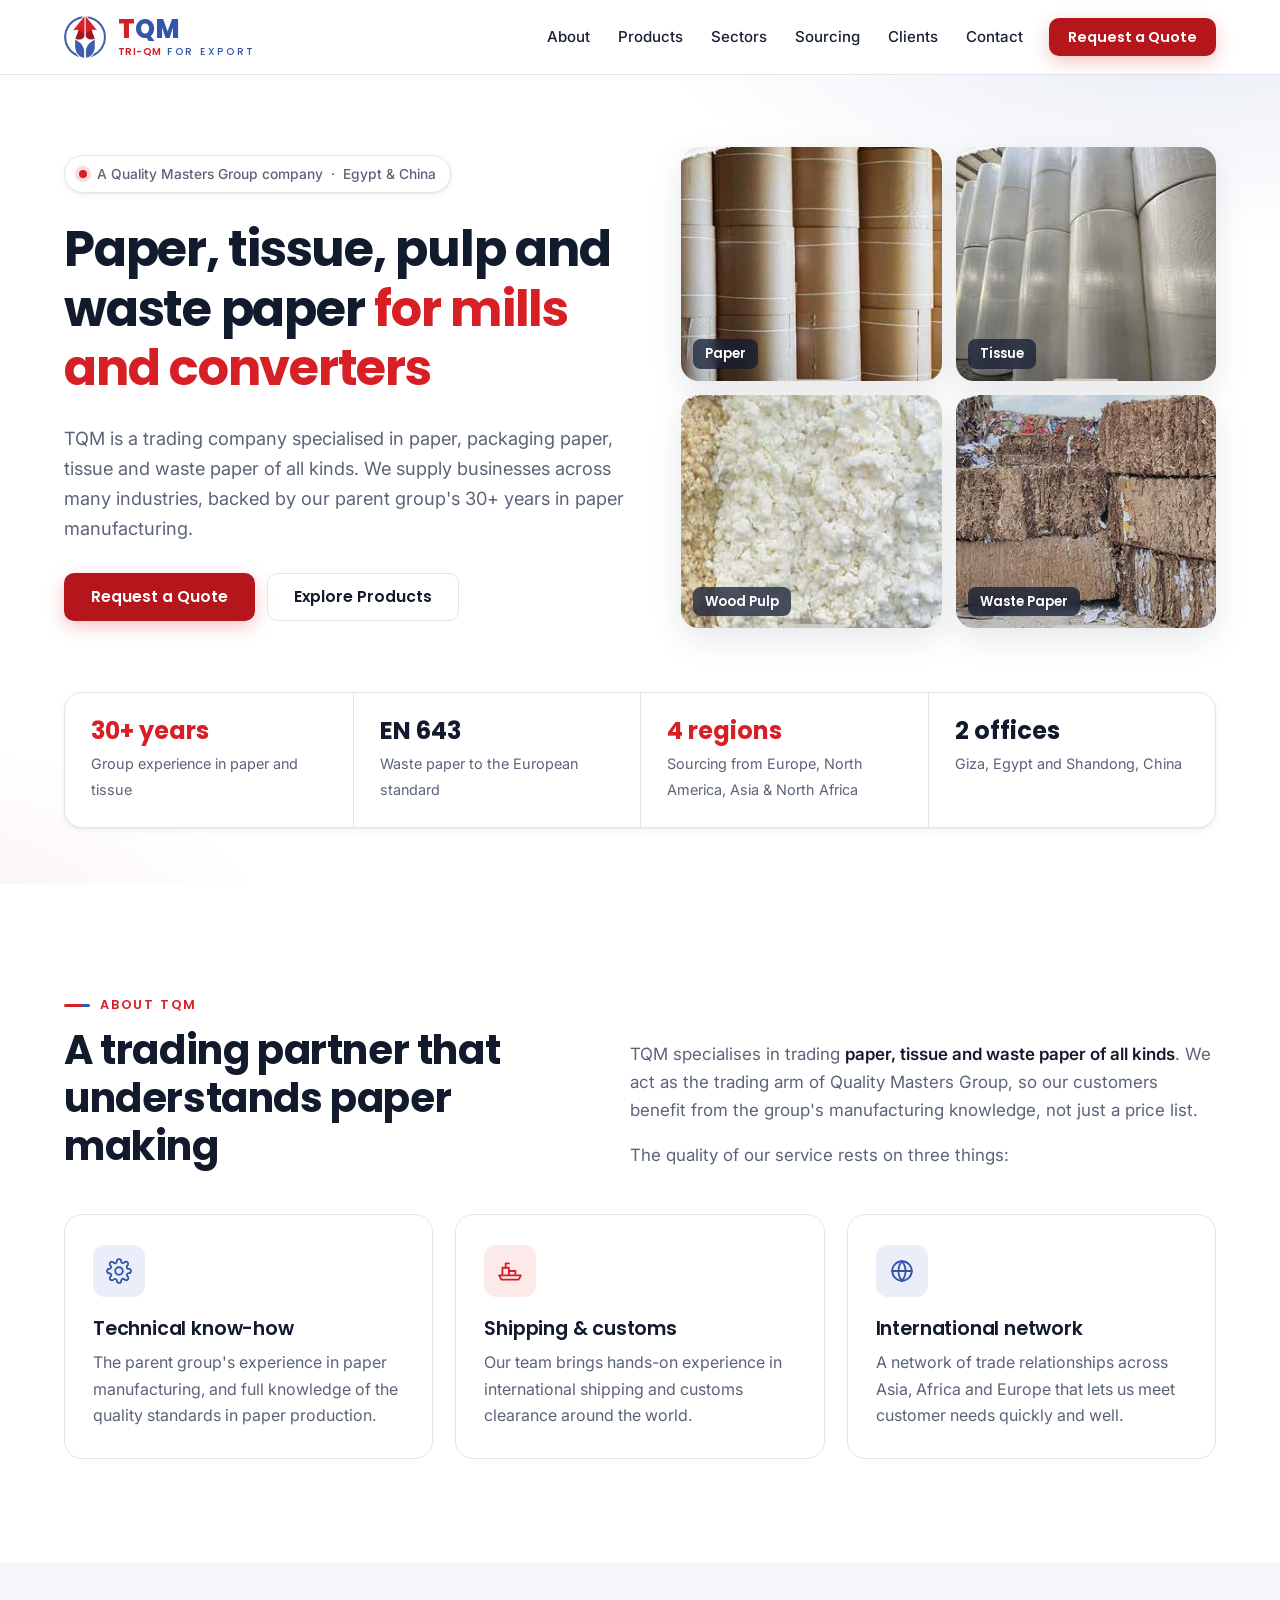
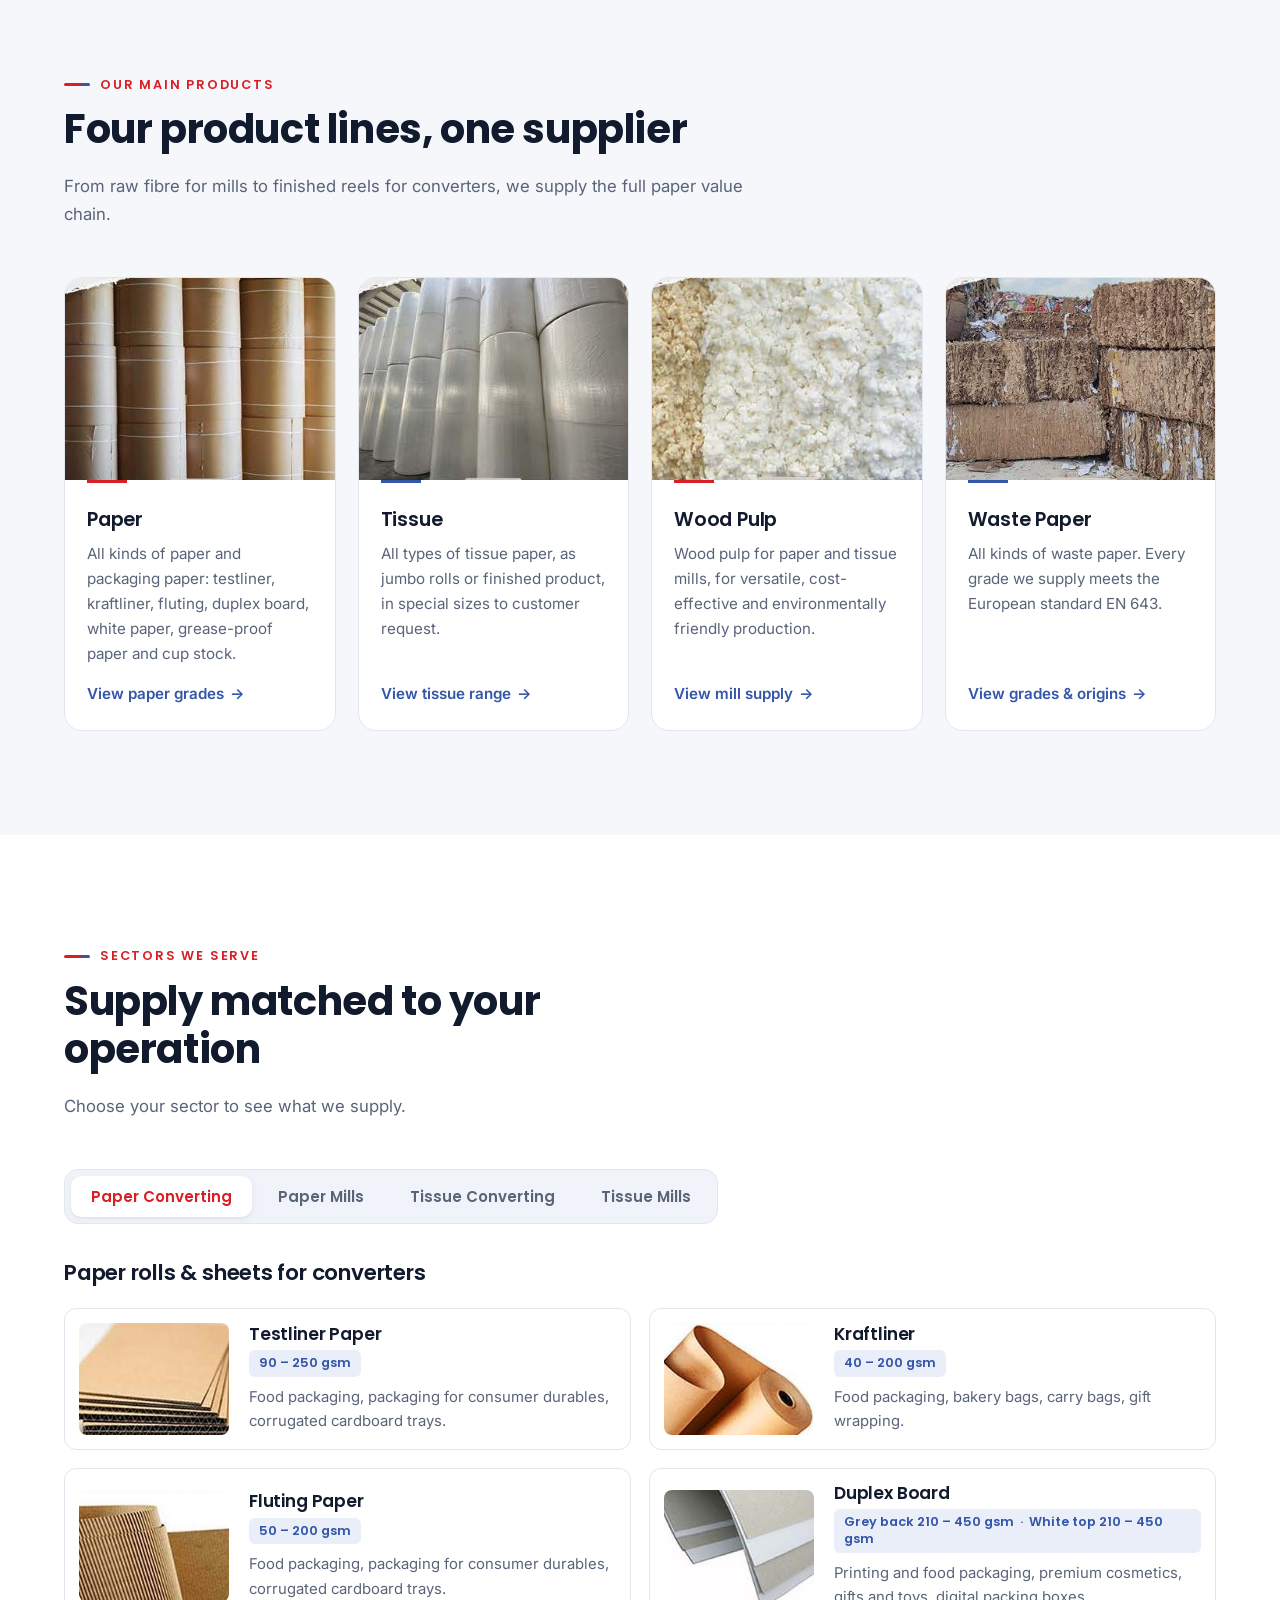
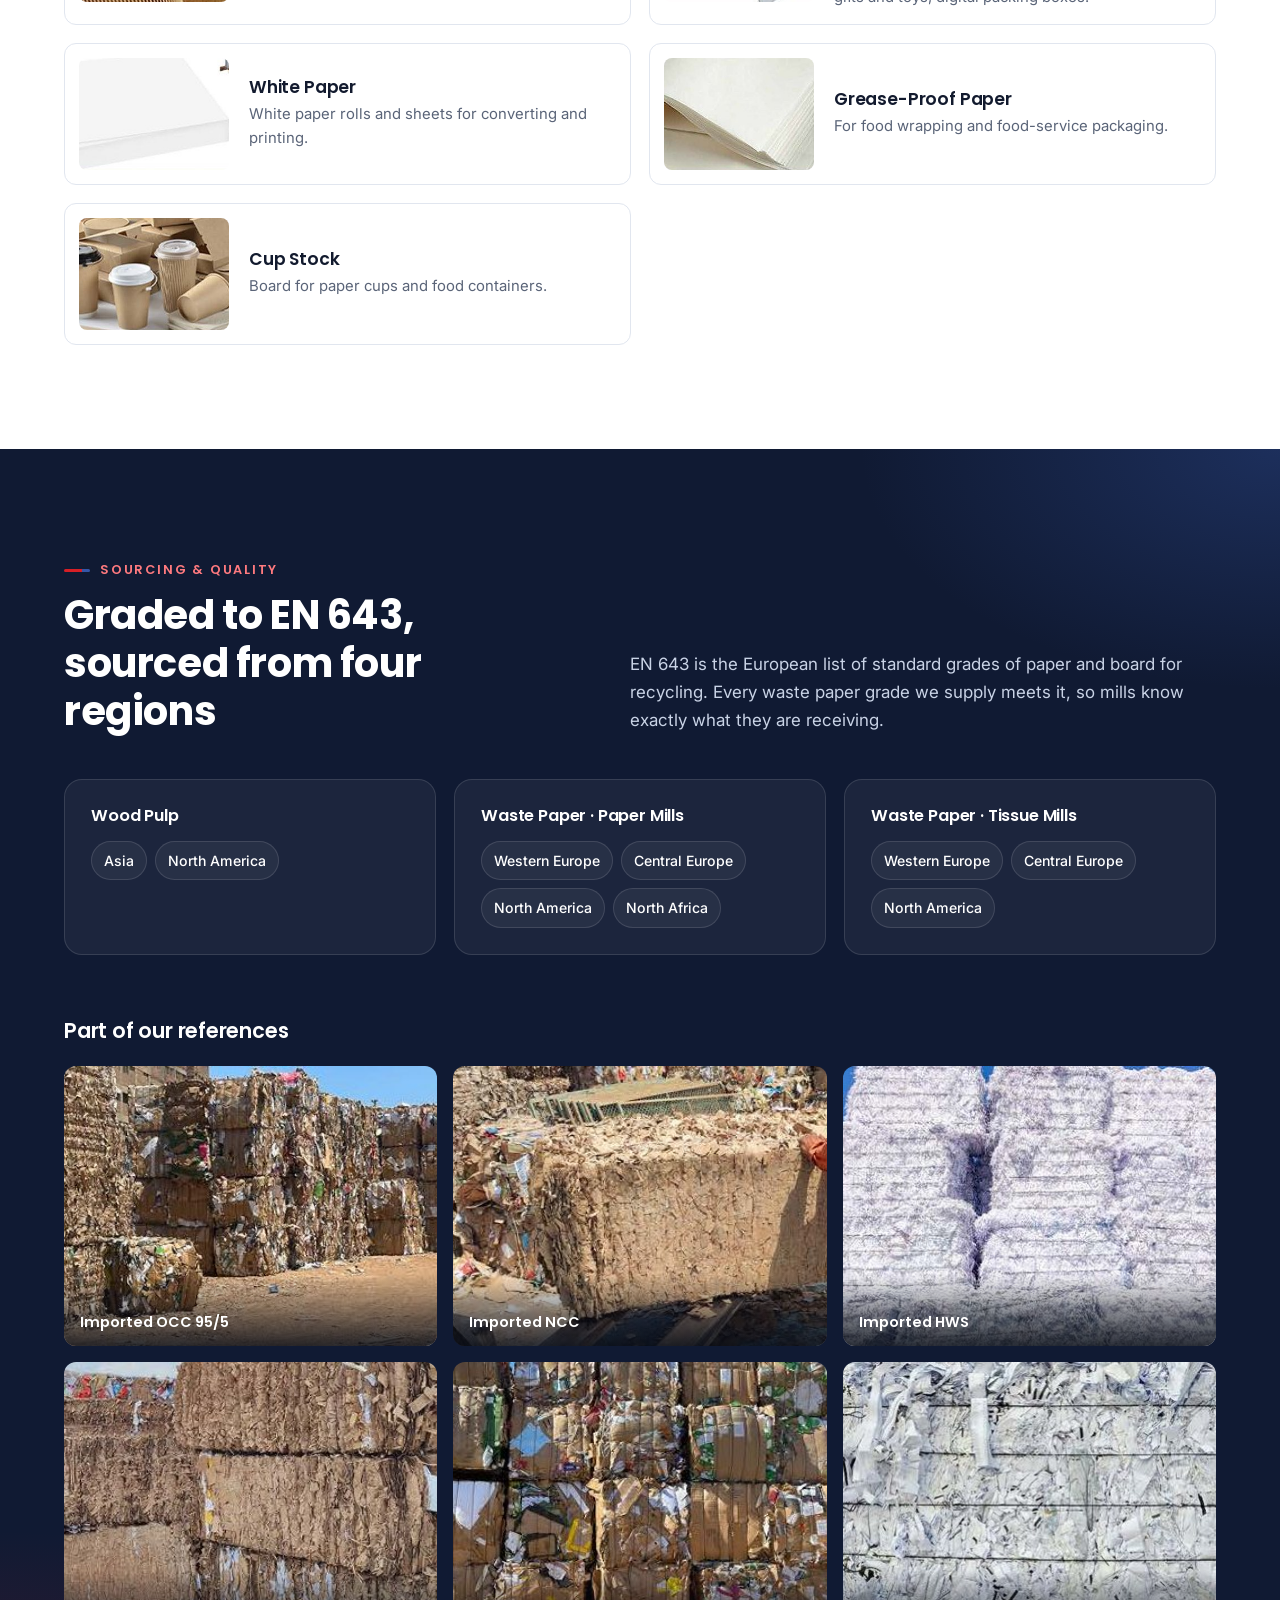
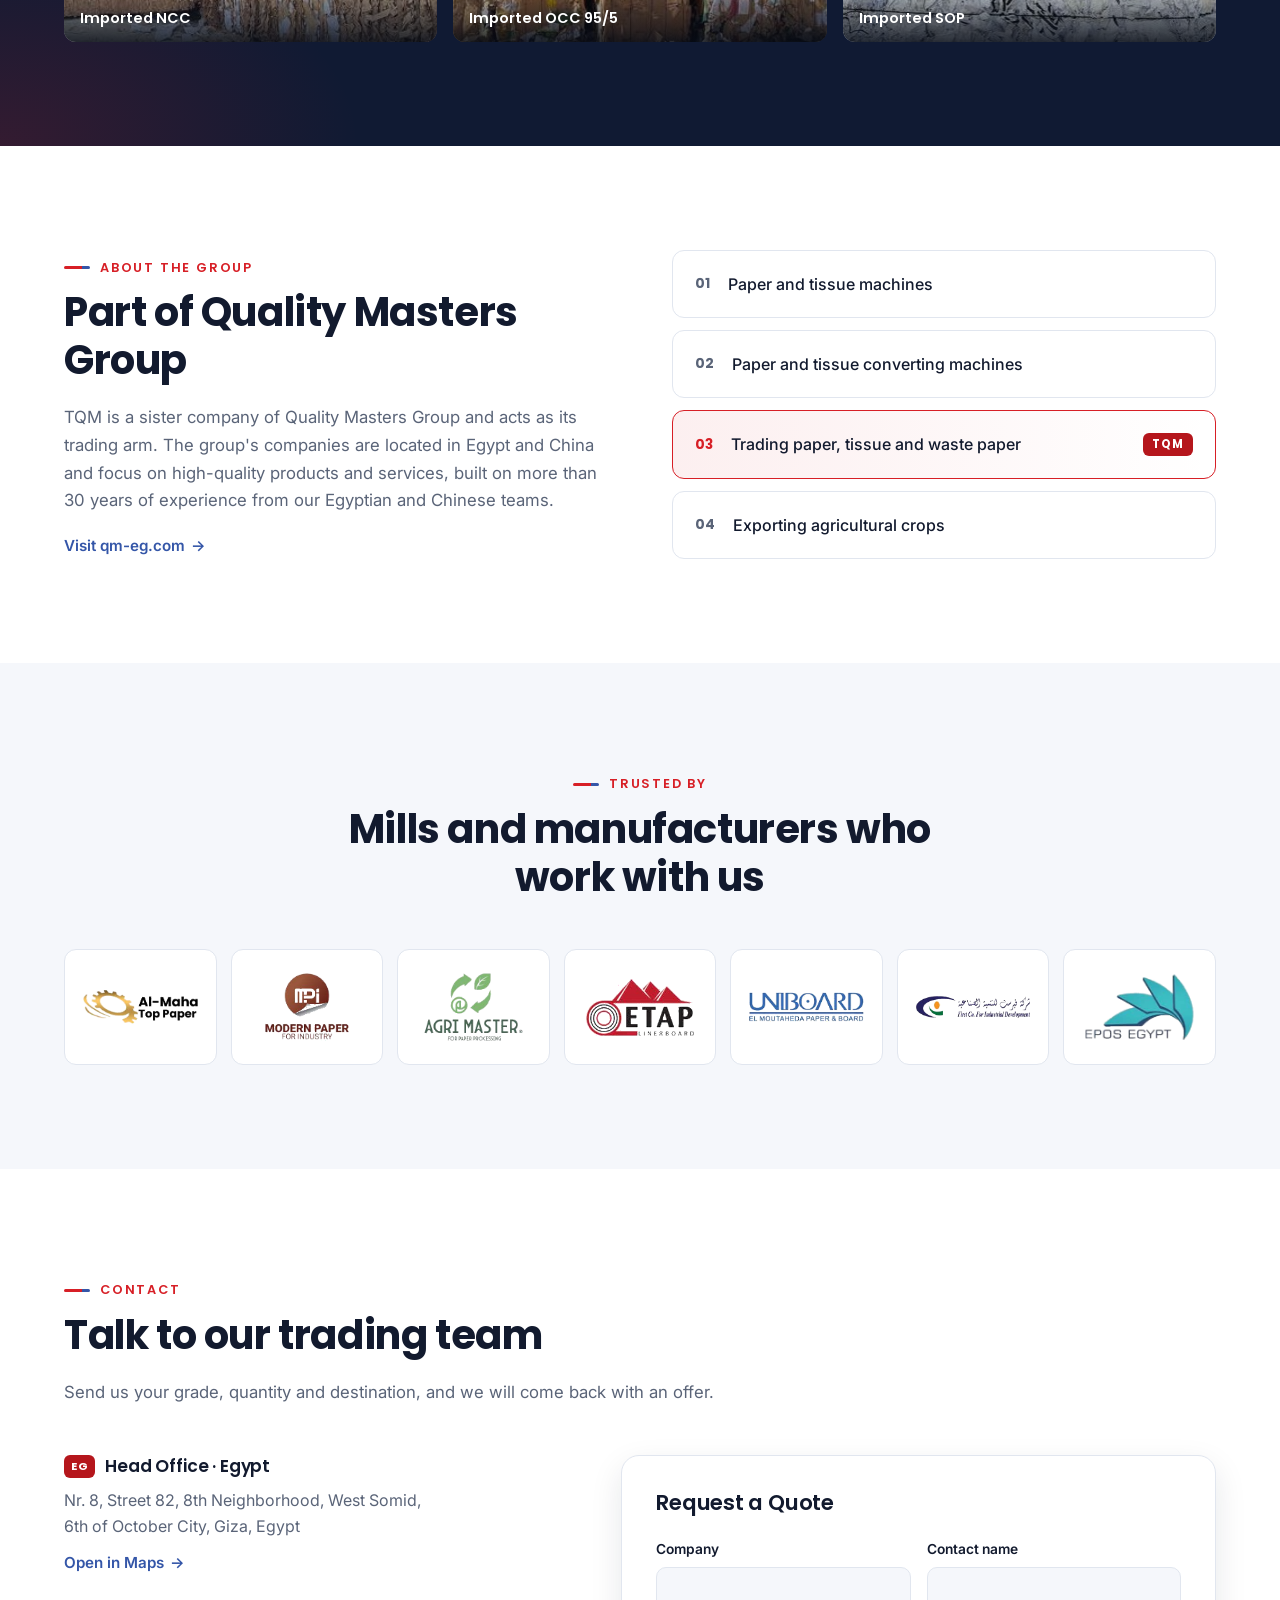
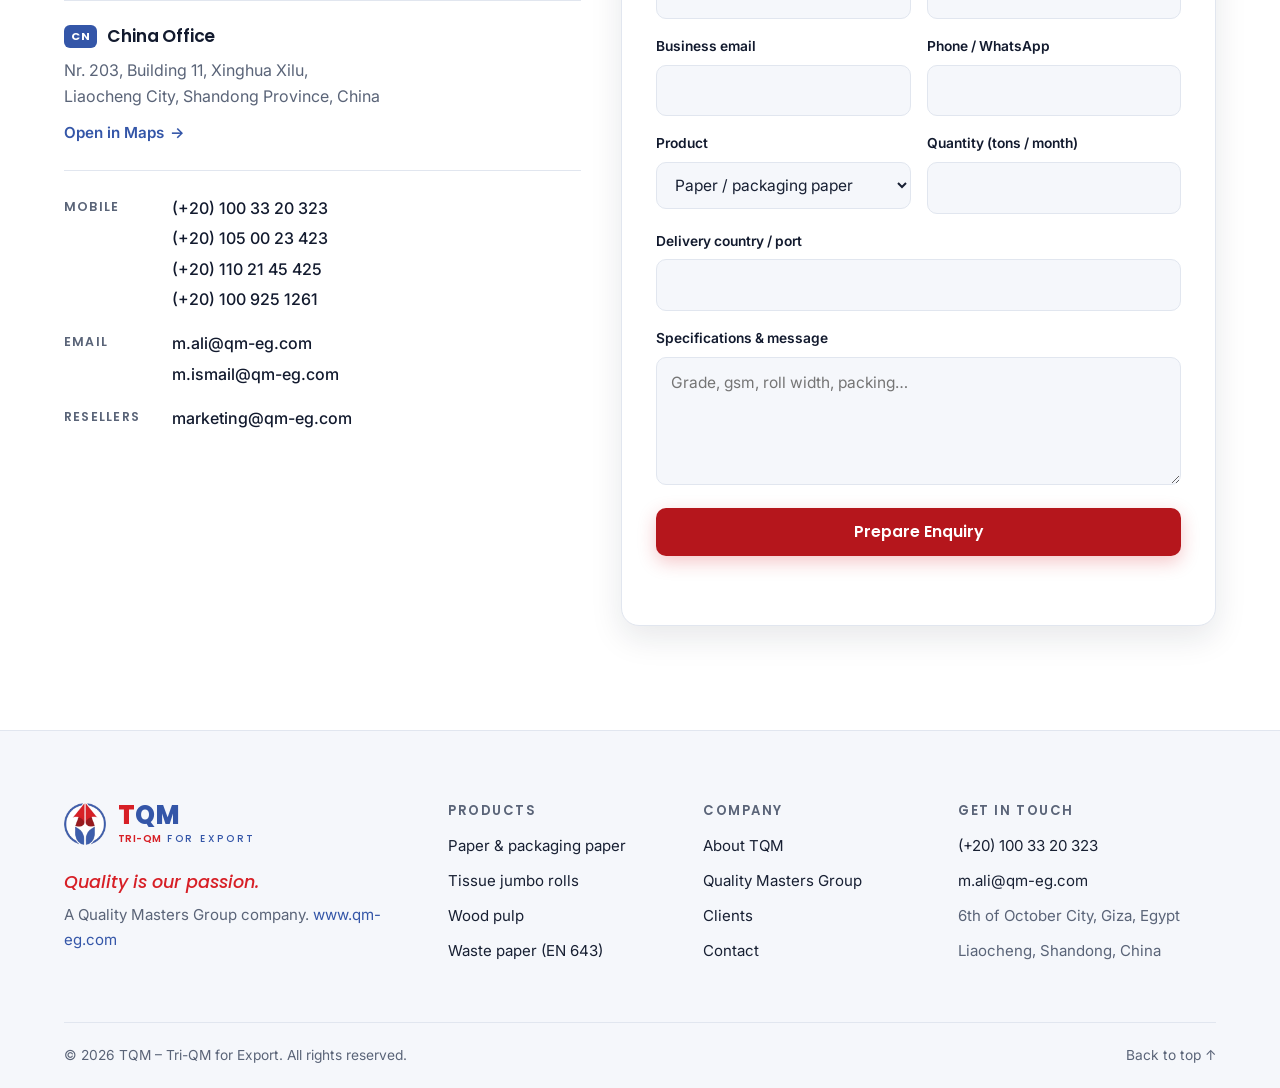
==== commit 1e1f0c26: "Show enquiry ready to copy, respect explicit theme choice The quote form now shows the prepared enqu" ====
--- a/index.html
+++ b/index.html
@@ -2,7 +2,7 @@
 <html lang="en" class="no-js">
 <head>
   <meta charset="utf-8">
-  <meta name="viewport" content="width=device-width, initial-scale=1">
+  <meta name="viewport" content="width=device-width, initial-scale=1, viewport-fit=cover">
   <title>TQM – Tri-QM for Export | Paper, Tissue, Wood Pulp &amp; Waste Paper Supply</title>
   <meta name="description" content="TQM (Tri-QM for Export), a Quality Masters Group company, supplies paper, packaging paper, tissue jumbo rolls, wood pulp and EN 643 waste paper to mills and converters. Offices in Egypt and China.">
   <meta name="color-scheme" content="light dark">
@@ -520,8 +520,16 @@
               <label for="f-message">Specifications &amp; message</label>
               <textarea id="f-message" name="message" rows="4" placeholder="Grade, gsm, roll width, packing…" required></textarea>
             </div>
-            <button type="submit" class="btn btn-primary btn-block">Send Enquiry</button>
+            <button type="submit" class="btn btn-primary btn-block">Prepare Enquiry</button>
             <p class="form-status" id="form-status" role="status" aria-live="polite"></p>
+            <div class="enquiry-ready" id="enquiry-ready" hidden>
+              <p>Your enquiry is ready. Send it to <strong>m.ali@qm-eg.com</strong> (cc <strong>m.ismail@qm-eg.com</strong>).</p>
+              <pre id="enquiry-text"></pre>
+              <div class="enquiry-actions">
+                <button type="button" class="btn btn-ghost" id="enquiry-copy">Copy enquiry</button>
+                <a class="btn btn-primary" id="enquiry-mail" href="mailto:m.ali@qm-eg.com">Open in email app</a>
+              </div>
+            </div>
           </form>
         </div>
       </div>
--- a/assets/css/style.css
+++ b/assets/css/style.css
@@ -37,11 +37,11 @@
   --font-head: "Poppins", system-ui, sans-serif;
   --font-body: "Inter", system-ui, -apple-system, "Segoe UI", Roboto, sans-serif;
 
-  color-scheme: light dark;
+  color-scheme: light;
 }
 
 @media (prefers-color-scheme: dark) {
-  :root {
+  :root:not([data-theme="light"]) {
     --red: #ef3b42;
     --red-strong: #d71f26;
     --blue: #7f9ee8;
@@ -67,7 +67,37 @@
     --header-bg: rgba(11, 17, 29, 0.85);
     --shadow-sm: 0 1px 2px rgba(0, 0, 0, 0.4);
     --shadow: 0 14px 34px rgba(0, 0, 0, 0.45);
+    color-scheme: dark;
   }
+}
+
+:root[data-theme="dark"] {
+  --red: #ef3b42;
+  --red-strong: #d71f26;
+  --blue: #7f9ee8;
+  --blue-soft: rgba(127, 158, 232, 0.12);
+
+  --bg: #0b111d;
+  --bg-tint: #0f1726;
+  --surface: #141d2e;
+  --surface-2: #1a2438;
+  --text: #d7deea;
+  --text-muted: #96a2b8;
+  --heading: #f3f6fb;
+  --line: #243049;
+  --brand-q: #8aa6ec;
+  --kicker: #ff6b70;
+  --link: #93adf0;
+  --focus: #93adf0;
+
+  --dark-bg: #070c16;
+  --dark-surface: rgba(255, 255, 255, 0.04);
+  --dark-line: rgba(255, 255, 255, 0.1);
+
+  --header-bg: rgba(11, 17, 29, 0.85);
+  --shadow-sm: 0 1px 2px rgba(0, 0, 0, 0.4);
+  --shadow: 0 14px 34px rgba(0, 0, 0, 0.45);
+  color-scheme: dark;
 }
 
 /* ---------- Base ---------- */
@@ -93,7 +123,7 @@
 h4 { font-size: 1.08rem; font-weight: 600; }
 p { margin: 0 0 1em; }
 
-.container { width: 100%; max-width: var(--max); margin: 0 auto; padding: 0 24px; }
+.container { width: 100%; max-width: var(--max); margin: 0 auto; padding-left: max(24px, env(safe-area-inset-left, 0px)); padding-right: max(24px, env(safe-area-inset-right, 0px)); }
 
 .skip-link { position: absolute; left: -9999px; top: 8px; z-index: 100; background: var(--red); color: #fff; padding: 8px 14px; border-radius: 6px; }
 .skip-link:focus { left: 12px; }
@@ -128,8 +158,9 @@
 .link-arrow:hover::after { transform: translateX(4px); }
 
 /* ---------- Header ---------- */
+body::before { content: ""; position: fixed; inset: 0 0 auto; height: env(safe-area-inset-top, 0px); z-index: 60; background: var(--bg); }
 .site-header {
-  position: sticky; top: 0; z-index: 50;
+  position: sticky; top: env(safe-area-inset-top, 0px); z-index: 50;
   background: var(--header-bg);
   -webkit-backdrop-filter: saturate(160%) blur(12px);
   backdrop-filter: saturate(160%) blur(12px);
@@ -176,7 +207,7 @@
 .lead { font-size: 1.14rem; color: var(--text-muted); max-width: 560px; }
 .hero-actions { display: flex; flex-wrap: wrap; gap: 12px; margin-top: 30px; }
 
-.hero-mosaic { display: grid; grid-template-columns: 1fr 1fr; grid-template-rows: 1fr 1fr; gap: 14px; aspect-ratio: 1 / 0.9; }
+.hero-mosaic { max-width: 100%; display: grid; grid-template-columns: 1fr 1fr; grid-template-rows: 1fr 1fr; gap: 14px; aspect-ratio: 1 / 0.9; }
 .hero-mosaic figure { position: relative; margin: 0; border-radius: var(--radius-lg); overflow: hidden; box-shadow: var(--shadow); }
 .hero-mosaic img { width: 100%; height: 100%; object-fit: cover; transition: transform .6s ease; }
 .hero-mosaic figure:hover img { transform: scale(1.05); }
@@ -336,6 +367,12 @@
 .field textarea { resize: vertical; min-height: 110px; }
 .field input:focus, .field select:focus, .field textarea:focus { outline: none; border-color: var(--blue); box-shadow: 0 0 0 4px var(--blue-soft); background: var(--surface); }
 .field .invalid { border-color: var(--red); }
+.enquiry-ready { margin-top: 18px; padding: 18px; border: 1px solid var(--line); border-radius: var(--radius); background: var(--bg-tint); }
+.enquiry-ready p { margin: 0 0 10px; font-size: 0.93rem; color: var(--text-muted); }
+.enquiry-ready strong { color: var(--heading); user-select: all; }
+.enquiry-ready pre { margin: 0 0 14px; max-height: 220px; overflow: auto; white-space: pre-wrap; word-break: break-word; font: 0.86rem/1.5 var(--font-body); color: var(--text); background: var(--surface); border: 1px solid var(--line); border-radius: 8px; padding: 12px; }
+.enquiry-actions { display: flex; flex-wrap: wrap; gap: 10px; }
+.enquiry-actions .btn { flex: 1 1 160px; }
 .form-status { margin: 14px 0 0; font-size: 0.92rem; min-height: 1.4em; }
 .form-status.ok { color: #1f8a4c; }
 .form-status.error { color: var(--red); }
@@ -355,14 +392,9 @@
 .footer-bottom p { margin: 0; }
 .to-top { color: var(--text-muted); }
 
-/* ---------- Reveal ---------- */
-.js .reveal { opacity: 0; transform: translateY(18px); transition: opacity .7s ease, transform .7s ease; }
-.js .reveal.in { opacity: 1; transform: none; }
-
 @media (prefers-reduced-motion: reduce) {
   html { scroll-behavior: auto; }
   *, *::before, *::after { animation: none !important; transition: none !important; }
-  .js .reveal { opacity: 1; transform: none; }
 }
 
 /* ---------- Responsive ---------- */
@@ -404,7 +436,7 @@
 }
 
 @media (max-width: 600px) {
-  .container { padding: 0 16px; }
+  .container { padding-left: max(16px, env(safe-area-inset-left, 0px)); padding-right: max(16px, env(safe-area-inset-right, 0px)); }
   .header-inner { height: 66px; }
   .site-nav { top: 66px; max-height: calc(100vh - 66px); }
   html { scroll-padding-top: 74px; }
